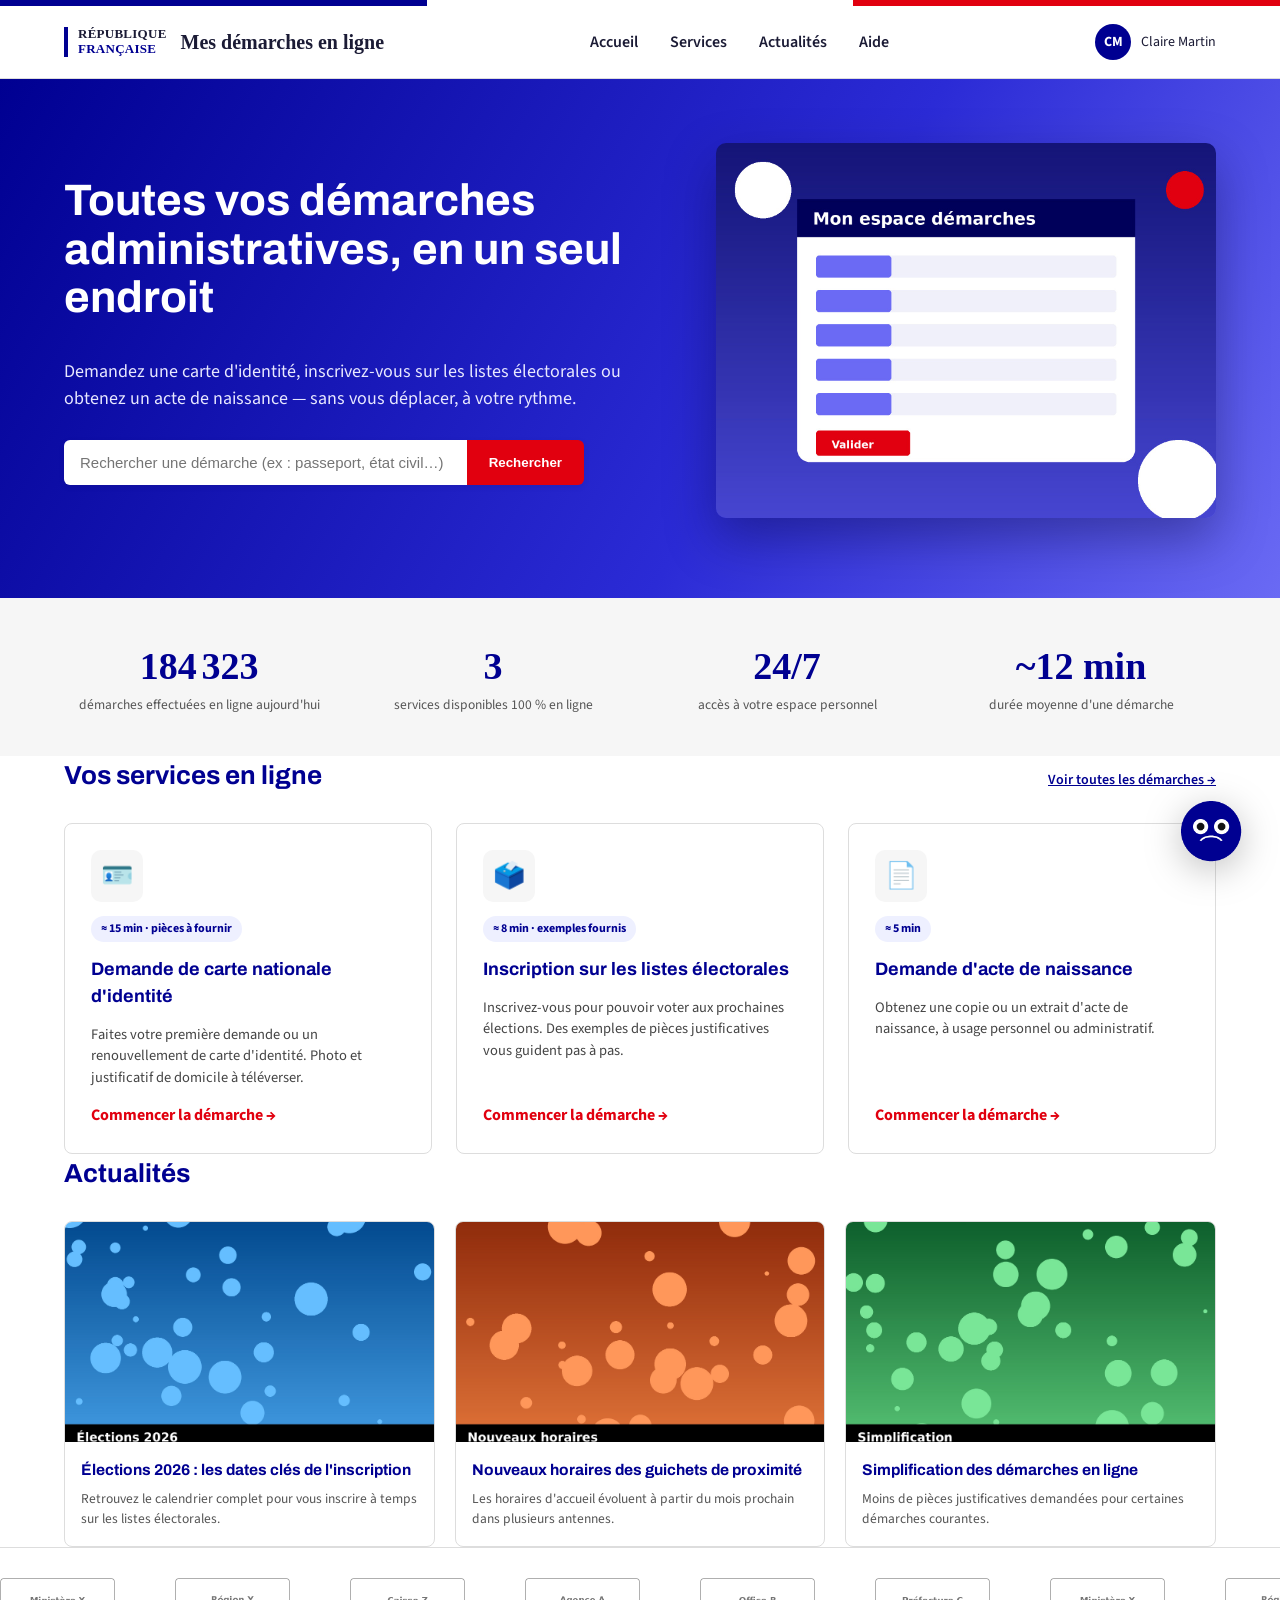
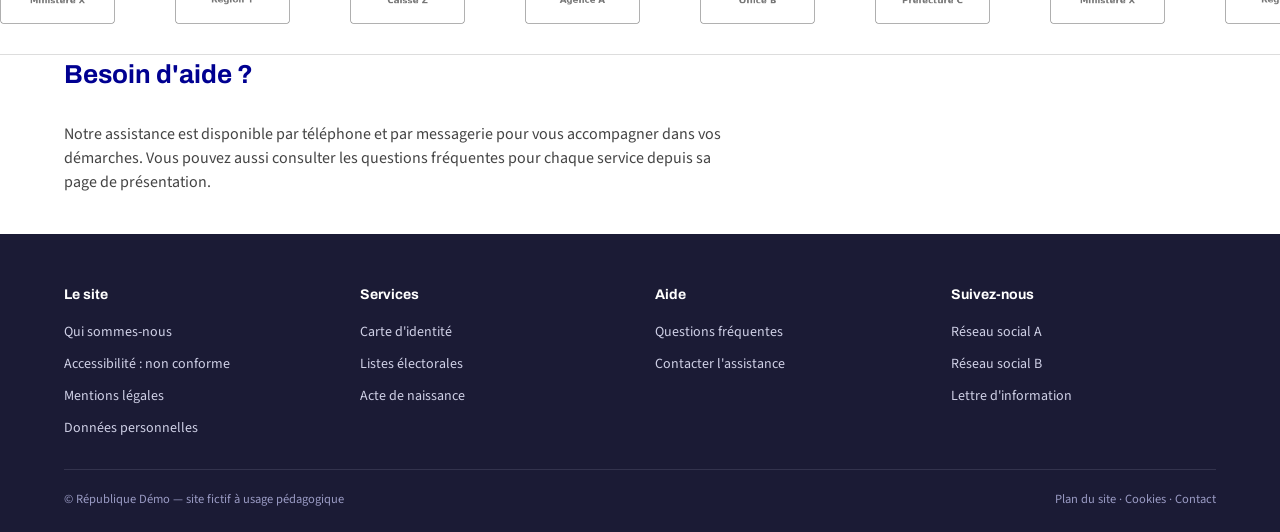
==== index.html @ 4e4df29d "Add files via upload" ====
<!DOCTYPE html>
<html lang="fr">
<head>
<meta charset="UTF-8">
<meta name="viewport" content="width=device-width, initial-scale=1.0">
<title>service-public-demo — Mes démarches en ligne</title>
<meta name="description" content="Portail de démonstration pour effectuer vos démarches administratives en ligne.">
<link rel="stylesheet" href="css/style.css">
</head>
<body>

<div class="bandeau-tricolore"><span></span><span></span><span></span></div>

<header class="site-header">
  <div class="header-inner">
    <a href="index.html" class="bloc-marque">
      <span class="logo-rf">RÉPUBLIQUE<br><strong>FRANÇAISE</strong></span>
      <span class="nom-service">Mes démarches en ligne</span>
    </a>
    <nav class="nav-principale">
      <ul>
        <li><a href="index.html">Accueil</a></li>
        <li><a href="index.html#services">Services</a></li>
        <li><a href="index.html#actualites">Actualités</a></li>
        <li><a href="index.html#aide">Aide</a></li>
      </ul>
    </nav>
    <div class="compte-utilisateur">
      <div class="avatar-utilisateur">CM</div>
      <span>Claire Martin</span>
    </div>
  </div>
</header>

<section class="hero">
  <div class="hero-inner">
    <div>
      <h1>Toutes vos démarches administratives, en un seul endroit</h1>
      <p class="intro">Demandez une carte d'identité, inscrivez-vous sur les listes électorales ou obtenez un acte de naissance — sans vous déplacer, à votre rythme.</p>
      <form class="barre-recherche" onsubmit="return false;">
        <input type="text" placeholder="Rechercher une démarche (ex : passeport, état civil…)" aria-label="Rechercher une démarche">
        <button type="submit">Rechercher</button>
      </form>
    </div>
    <div class="hero-media">
      <img src="img/hero-illustration.jpg" alt="Illustration d'un espace personnel de démarches en ligne" style="width:100%;display:block;">
    </div>
  </div>
</section>

<div class="chiffres-cles">
  <div class="conteneur">
    <div class="chiffres-grid">
      <div>
        <div class="chiffre" data-compteur-live>184 320</div>
        <div class="chiffre-label">démarches effectuées en ligne aujourd'hui</div>
      </div>
      <div>
        <div class="chiffre">3</div>
        <div class="chiffre-label">services disponibles 100 % en ligne</div>
      </div>
      <div>
        <div class="chiffre">24/7</div>
        <div class="chiffre-label">accès à votre espace personnel</div>
      </div>
      <div>
        <div class="chiffre">~12 min</div>
        <div class="chiffre-label">durée moyenne d'une démarche</div>
      </div>
    </div>
  </div>
</div>

<section id="services" class="conteneur">
  <div class="section-titre">
    <h2>Vos services en ligne</h2>
    <a class="lien-tout" href="#">Voir toutes les démarches →</a>
  </div>

  <div class="grille-services">

    <a class="carte-service" href="pages/carte-identite/etape-1.html">
      <div class="pictogramme">🪪</div>
      <span class="badge-duree">≈ 15 min · pièces à fournir</span>
      <h3>Demande de carte nationale d'identité</h3>
      <p>Faites votre première demande ou un renouvellement de carte d'identité. Photo et justificatif de domicile à téléverser.</p>
      <span class="fleche">Commencer la démarche →</span>
    </a>

    <a class="carte-service" href="pages/inscription-electorale/etape-1.html">
      <div class="pictogramme">🗳️</div>
      <span class="badge-duree">≈ 8 min · exemples fournis</span>
      <h3>Inscription sur les listes électorales</h3>
      <p>Inscrivez-vous pour pouvoir voter aux prochaines élections. Des exemples de pièces justificatives vous guident pas à pas.</p>
      <span class="fleche">Commencer la démarche →</span>
    </a>

    <a class="carte-service" href="pages/acte-naissance/etape-1.html">
      <div class="pictogramme">📄</div>
      <span class="badge-duree">≈ 5 min</span>
      <h3>Demande d'acte de naissance</h3>
      <p>Obtenez une copie ou un extrait d'acte de naissance, à usage personnel ou administratif.</p>
      <span class="fleche">Commencer la démarche →</span>
    </a>

  </div>
</section>

<section id="actualites" class="conteneur">
  <div class="section-titre">
    <h2>Actualités</h2>
  </div>
  <div class="bloc-actus">
    <article class="carte-actu">
      <img src="img/actu-1.jpg" alt="">
      <div class="contenu">
        <h4>Élections 2026 : les dates clés de l'inscription</h4>
        <p>Retrouvez le calendrier complet pour vous inscrire à temps sur les listes électorales.</p>
      </div>
    </article>
    <article class="carte-actu">
      <img src="img/actu-2.jpg" alt="">
      <div class="contenu">
        <h4>Nouveaux horaires des guichets de proximité</h4>
        <p>Les horaires d'accueil évoluent à partir du mois prochain dans plusieurs antennes.</p>
      </div>
    </article>
    <article class="carte-actu">
      <img src="img/actu-3.jpg" alt="">
      <div class="contenu">
        <h4>Simplification des démarches en ligne</h4>
        <p>Moins de pièces justificatives demandées pour certaines démarches courantes.</p>
      </div>
    </article>
  </div>
</section>

<div class="bandeau-partenaires">
  <div class="piste-logos">
    <img src="img/logo-1.png" alt="Ministère X"><img src="img/logo-2.png" alt="Région Y">
    <img src="img/logo-3.png" alt="Caisse Z"><img src="img/logo-4.png" alt="Agence A">
    <img src="img/logo-5.png" alt="Office B"><img src="img/logo-6.png" alt="Préfecture C">
    <img src="img/logo-1.png" alt="Ministère X"><img src="img/logo-2.png" alt="Région Y">
    <img src="img/logo-3.png" alt="Caisse Z"><img src="img/logo-4.png" alt="Agence A">
    <img src="img/logo-5.png" alt="Office B"><img src="img/logo-6.png" alt="Préfecture C">
  </div>
</div>

<section id="aide" class="conteneur">
  <div class="section-titre"><h2>Besoin d'aide ?</h2></div>
  <p style="max-width:680px;color:#444;">Notre assistance est disponible par téléphone et par messagerie pour vous accompagner dans vos démarches. Vous pouvez aussi consulter les questions fréquentes pour chaque service depuis sa page de présentation.</p>
</section>

<footer class="site-footer">
  <div class="conteneur">
    <div class="footer-grid">
      <div>
        <h4>Le site</h4>
        <ul>
          <li><a href="#">Qui sommes-nous</a></li>
          <li><a href="#">Accessibilité : non conforme</a></li>
          <li><a href="#">Mentions légales</a></li>
          <li><a href="#">Données personnelles</a></li>
        </ul>
      </div>
      <div>
        <h4>Services</h4>
        <ul>
          <li><a href="pages/carte-identite/etape-1.html">Carte d'identité</a></li>
          <li><a href="pages/inscription-electorale/etape-1.html">Listes électorales</a></li>
          <li><a href="pages/acte-naissance/etape-1.html">Acte de naissance</a></li>
        </ul>
      </div>
      <div>
        <h4>Aide</h4>
        <ul>
          <li><a href="#">Questions fréquentes</a></li>
          <li><a href="#">Contacter l'assistance</a></li>
        </ul>
      </div>
      <div>
        <h4>Suivez-nous</h4>
        <ul>
          <li><a href="#">Réseau social A</a></li>
          <li><a href="#">Réseau social B</a></li>
          <li><a href="#">Lettre d'information</a></li>
        </ul>
      </div>
    </div>
    <div class="footer-bas">
      <span>© République Démo — site fictif à usage pédagogique</span>
      <span>Plan du site · Cookies · Contact</span>
    </div>
  </div>
</footer>

<img src="img/mascotte.png" class="mascotte-flottante" alt="" aria-hidden="true">

<script src="js/main.js"></script>
</body>
</html>
---- css/style.css ----
/* =========================================================
   service-public-demo — feuille de style commune
   NOTE PEDAGOGIQUE : ce fichier contient volontairement
   des pratiques non optimisées (cf. fichier ECOCONCEPTION.md)
   ========================================================= */

@import url('https://fonts.googleapis.com/css2?family=Archivo+Expanded:wght@500;600;700;800&family=Archivo:wght@400;500;600;700&family=Source+Sans+3:wght@300;400;500;600;700&family=Caveat:wght@500;600&display=swap');

:root{
  --bleu-france: #000091;
  --bleu-clair: #6a6af4;
  --rouge-marianne: #e1000f;
  --noir: #1b1b35;
  --gris-fond: #f6f6f6;
  --gris-bordure: #ddd;
  --blanc: #fff;
  --ombre: 0 2px 6px rgba(0,0,18,.08);
  --radius: 4px;
}

*{box-sizing:border-box;}
html{scroll-behavior:smooth;}
body{
  margin:0;
  font-family:'Source Sans 3', Arial, sans-serif;
  color:var(--noir);
  background:var(--blanc);
  line-height:1.5;
  font-size:16px;
}

h1,h2,h3,h4{
  font-family:'Archivo Expanded','Archivo',Arial,sans-serif;
  font-weight:700;
  color:var(--bleu-france);
  margin-top:0;
}

a{color:var(--bleu-france);}
img{max-width:100%;}

/* Bandeau tricolore signature */
.bandeau-tricolore{
  height:6px;
  display:flex;
}
.bandeau-tricolore span{flex:1;}
.bandeau-tricolore span:nth-child(1){background:var(--bleu-france);}
.bandeau-tricolore span:nth-child(2){background:#fff;}
.bandeau-tricolore span:nth-child(3){background:var(--rouge-marianne);}

/* Header */
header.site-header{
  border-bottom:1px solid var(--gris-bordure);
  background:#fff;
}
.header-inner{
  max-width:1200px;
  margin:0 auto;
  padding:18px 24px;
  display:flex;
  align-items:center;
  justify-content:space-between;
  flex-wrap:wrap;
  gap:16px;
}
.bloc-marque{
  display:flex;
  align-items:center;
  gap:14px;
  text-decoration:none;
  color:var(--noir);
}
.bloc-marque .logo-rf{
  font-family:'Archivo Expanded';
  font-weight:800;
  font-size:13px;
  line-height:1.15;
  letter-spacing:.02em;
  border-left:4px solid var(--bleu-france);
  padding-left:10px;
}
.bloc-marque .logo-rf strong{display:block; color:var(--bleu-france);}
.nom-service{
  font-family:'Archivo Expanded';
  font-weight:700;
  font-size:20px;
}
nav.nav-principale ul{
  list-style:none;
  display:flex;
  gap:28px;
  margin:0;
  padding:0;
  font-weight:600;
}
nav.nav-principale a{
  text-decoration:none;
  color:var(--noir);
  padding:6px 2px;
  border-bottom:2px solid transparent;
}
nav.nav-principale a:hover, nav.nav-principale a:focus{
  border-bottom:2px solid var(--bleu-france);
}
.compte-utilisateur{
  display:flex;
  align-items:center;
  gap:10px;
  font-size:14px;
}
.avatar-utilisateur{
  width:36px;height:36px;border-radius:50%;
  background:var(--bleu-france);color:#fff;
  display:flex;align-items:center;justify-content:center;
  font-weight:700;
}

/* Conteneur générique */
.conteneur{
  max-width:1200px;
  margin:0 auto;
  padding:0 24px;
}

/* Hero */
.hero{
  background:linear-gradient(120deg, var(--bleu-france), #2b2bd6 60%, var(--bleu-clair));
  color:#fff;
  padding:64px 0 80px;
  position:relative;
  overflow:hidden;
}
.hero-inner{
  max-width:1200px;margin:0 auto;padding:0 24px;
  display:grid;grid-template-columns:1.1fr .9fr;gap:40px;align-items:center;
}
.hero h1{color:#fff;font-size:clamp(28px,4vw,44px);line-height:1.1;}
.hero p.intro{font-size:18px;max-width:560px;color:#e8e8ff;}
.hero .deco-blobs{position:absolute;inset:0;pointer-events:none;z-index:0;opacity:.5;}
.hero-media{
  position:relative;z-index:1;
  border-radius:10px;overflow:hidden;
  box-shadow:0 20px 50px rgba(0,0,40,.35);
}

/* Bandeau de recherche / raccourcis */
.barre-recherche{
  margin-top:28px;
  display:flex;
  max-width:520px;
  box-shadow:var(--ombre);
  border-radius:6px;
  overflow:hidden;
}
.barre-recherche input{
  flex:1;border:none;padding:14px 16px;font-size:15px;
}
.barre-recherche button{
  border:none;background:var(--rouge-marianne);color:#fff;
  padding:0 22px;font-weight:700;cursor:pointer;
}

/* Sections génériques */
section{padding:56px 0;}
.section-titre{
  display:flex;align-items:baseline;justify-content:space-between;
  margin-bottom:28px;flex-wrap:wrap;gap:10px;
}
.section-titre h2{font-size:26px;margin:0;}
.section-titre .lien-tout{font-weight:600;font-size:14px;}

/* Grille de services */
.grille-services{
  display:grid;
  grid-template-columns:repeat(auto-fit, minmax(280px,1fr));
  gap:24px;
}
.carte-service{
  background:#fff;
  border:1px solid var(--gris-bordure);
  border-radius:8px;
  padding:26px;
  display:flex;
  flex-direction:column;
  gap:14px;
  text-decoration:none;
  color:var(--noir);
  transition:transform .35s ease, box-shadow .35s ease;
  position:relative;
}
.carte-service:hover{
  transform:translateY(-6px) scale(1.012);
  box-shadow:0 18px 40px rgba(0,0,60,.12);
}
.carte-service .pictogramme{
  width:52px;height:52px;border-radius:10px;
  background:var(--gris-fond);
  display:flex;align-items:center;justify-content:center;
  font-size:26px;
}
.carte-service h3{font-size:18px;margin:0;}
.carte-service p{margin:0;color:#444;font-size:14.5px;}
.carte-service .badge-duree{
  align-self:flex-start;
  background:#eef0ff;color:var(--bleu-france);
  font-size:12px;font-weight:700;
  padding:4px 10px;border-radius:20px;
}
.carte-service .fleche{
  margin-top:auto;font-weight:700;color:var(--rouge-marianne);
}

/* Bloc actualités décoratif (lourd, non recadré) */
.bloc-actus{
  display:grid;grid-template-columns:repeat(3,1fr);gap:20px;
}
.carte-actu{border-radius:8px;overflow:hidden;border:1px solid var(--gris-bordure);background:#fff;}
.carte-actu img{display:block;width:100%;height:220px;object-fit:cover;}
.carte-actu .contenu{padding:16px;}
.carte-actu h4{font-size:15.5px;margin:0 0 8px;}
.carte-actu p{font-size:13.5px;color:#555;margin:0;}

/* Bandeau chiffres clés animés (décoratif) */
.chiffres-cles{
  background:var(--gris-fond);
  padding:40px 0;
}
.chiffres-grid{
  display:grid;grid-template-columns:repeat(4,1fr);gap:24px;text-align:center;
}
.chiffre{font-family:'Archivo Expanded';font-size:38px;font-weight:800;color:var(--bleu-france);}
.chiffre-label{font-size:13.5px;color:#555;}

/* Carrousel partenaires (autoplay, décoratif) */
.bandeau-partenaires{
  overflow:hidden;
  padding:30px 0;
  border-top:1px solid var(--gris-bordure);
  border-bottom:1px solid var(--gris-bordure);
}
.piste-logos{
  display:flex;gap:60px;
  width:max-content;
  animation:defilement 22s linear infinite;
}
.piste-logos img{height:46px;width:auto;filter:grayscale(100%);opacity:.7;}
@keyframes defilement{
  from{transform:translateX(0);}
  to{transform:translateX(-50%);}
}

/* Footer */
footer.site-footer{
  background:#1b1b35;
  color:#cfd0e6;
  padding:50px 0 24px;
  margin-top:40px;
}
.footer-grid{
  display:grid;grid-template-columns:repeat(4,1fr);gap:30px;
  margin-bottom:30px;
}
.footer-grid h4{color:#fff;font-size:14px;margin-bottom:14px;}
.footer-grid ul{list-style:none;padding:0;margin:0;display:flex;flex-direction:column;gap:8px;}
.footer-grid a{color:#cfd0e6;text-decoration:none;font-size:14px;}
.footer-grid a:hover{color:#fff;text-decoration:underline;}
.footer-bas{
  border-top:1px solid #33334d;
  padding-top:20px;font-size:12.5px;color:#9a9bc4;
  display:flex;justify-content:space-between;flex-wrap:wrap;gap:10px;
}

/* =================== FORMULAIRES / PARCOURS =================== */
.fil-ariane{
  font-size:13px;color:#555;margin:18px 0;
}
.fil-ariane a{color:#555;text-decoration:none;}
.fil-ariane a:hover{text-decoration:underline;}

.entete-service{
  background:var(--gris-fond);
  padding:36px 0 28px;
  border-bottom:1px solid var(--gris-bordure);
}
.entete-service h1{font-size:30px;margin-bottom:8px;}
.entete-service .meta{display:flex;gap:18px;font-size:13.5px;color:#555;flex-wrap:wrap;}

.zone-formulaire{
  max-width:760px;
  margin:0 auto;
  padding:40px 24px 80px;
}

/* Stepper */
.stepper{
  display:flex;justify-content:space-between;
  margin-bottom:40px;
  position:relative;
}
.stepper::before{
  content:"";position:absolute;top:14px;left:0;right:0;height:2px;
  background:var(--gris-bordure);z-index:0;
}
.step{
  flex:1;text-align:center;position:relative;z-index:1;font-size:12.5px;color:#888;
}
.step .rond{
  width:30px;height:30px;border-radius:50%;
  background:#fff;border:2px solid var(--gris-bordure);
  display:flex;align-items:center;justify-content:center;
  margin:0 auto 8px;font-weight:700;color:#888;
}
.step.actif .rond{border-color:var(--bleu-france);color:var(--bleu-france);}
.step.actif{color:var(--bleu-france);font-weight:700;}
.step.fait .rond{background:var(--bleu-france);border-color:var(--bleu-france);color:#fff;}

.carte-etape{
  background:#fff;border:1px solid var(--gris-bordure);border-radius:8px;
  padding:32px;box-shadow:var(--ombre);
}
.carte-etape h2{font-size:22px;margin-bottom:6px;}
.carte-etape .sous-titre{color:#555;margin-bottom:26px;font-size:14.5px;}

.groupe-champ{margin-bottom:22px;}
.groupe-champ label{
  display:block;font-weight:600;margin-bottom:6px;font-size:14.5px;
}
.groupe-champ .aide{font-size:12.5px;color:#666;margin-top:5px;}
.groupe-champ input[type=text],
.groupe-champ input[type=email],
.groupe-champ input[type=tel],
.groupe-champ input[type=date],
.groupe-champ select,
.groupe-champ textarea{
  width:100%;padding:11px 13px;border:1px solid #929292;border-radius:4px;
  font-size:15px;font-family:inherit;
}
.groupe-champ input:focus,.groupe-champ select:focus,.groupe-champ textarea:focus{
  outline:2px solid var(--bleu-clair);outline-offset:1px;
}
.ligne-deux{display:grid;grid-template-columns:1fr 1fr;gap:18px;}

.actions-etape{
  display:flex;justify-content:space-between;margin-top:34px;
  padding-top:22px;border-top:1px solid var(--gris-bordure);
}
.bouton{
  display:inline-flex;align-items:center;gap:8px;
  padding:12px 26px;border-radius:5px;font-weight:700;font-size:15px;
  border:none;cursor:pointer;text-decoration:none;
}
.bouton-primaire{background:var(--bleu-france);color:#fff;}
.bouton-primaire:hover{background:#1212a8;}
.bouton-secondaire{background:#fff;color:var(--bleu-france);border:1px solid var(--bleu-france);}
.bouton-secondaire:hover{background:#eef0ff;}

/* Zone upload */
.zone-upload{
  border:2px dashed #9a9a9a;border-radius:8px;
  padding:36px;text-align:center;background:#fafafa;
  cursor:pointer;transition:border-color .2s;
}
.zone-upload:hover{border-color:var(--bleu-france);}
.zone-upload .icone{font-size:34px;}
.zone-upload .formats{font-size:12px;color:#777;margin-top:10px;}
.liste-fichiers{margin-top:16px;display:flex;flex-direction:column;gap:8px;}
.fichier-item{
  display:flex;align-items:center;gap:10px;
  background:#fff;border:1px solid var(--gris-bordure);
  padding:10px 14px;border-radius:6px;font-size:14px;
}
.fichier-item .miniature{
  width:54px;height:54px;object-fit:cover;border-radius:4px;border:1px solid var(--gris-bordure);
}
.fichier-item .nom{flex:1;}
.fichier-item .supprimer{color:var(--rouge-marianne);cursor:pointer;font-weight:700;border:none;background:none;}

/* Galerie d'exemples (images non optimisées) */
.galerie-exemples{
  display:grid;grid-template-columns:repeat(2,1fr);gap:18px;margin:20px 0 28px;
}
.exemple-carte{border:1px solid var(--gris-bordure);border-radius:8px;overflow:hidden;background:#fff;}
.exemple-carte img{width:100%;display:block;}
.exemple-carte .legende{padding:10px 14px;font-size:13px;color:#444;border-top:1px solid var(--gris-bordure);}
.exemple-carte.valide .legende{color:#1e7d34;font-weight:600;}
.exemple-carte.invalide .legende{color:var(--rouge-marianne);font-weight:600;}

/* Carrousel d'exemples plein format (autoplay) */
.carrousel-exemples{position:relative;margin:20px 0 30px;border-radius:8px;overflow:hidden;border:1px solid var(--gris-bordure);}
.carrousel-piste{display:flex;transition:transform .6s ease;}
.carrousel-piste img{width:100%;flex:0 0 100%;display:block;}
.carrousel-points{display:flex;justify-content:center;gap:8px;padding:12px;background:#fff;}
.carrousel-points span{width:8px;height:8px;border-radius:50%;background:#ccc;}
.carrousel-points span.actif{background:var(--bleu-france);}

.recapitulatif{
  background:var(--gris-fond);border-radius:8px;padding:24px;margin-bottom:24px;
}
.recap-ligne{
  display:flex;justify-content:space-between;padding:10px 0;
  border-bottom:1px solid #e2e2e2;font-size:14.5px;
}
.recap-ligne:last-child{border-bottom:none;}
.recap-ligne .label{color:#555;}
.recap-ligne .valeur{font-weight:600;}

.bandeau-confirmation{
  text-align:center;padding:50px 24px;
}
.bandeau-confirmation .icone-ok{
  width:70px;height:70px;border-radius:50%;background:#1e7d34;color:#fff;
  display:flex;align-items:center;justify-content:center;font-size:34px;margin:0 auto 20px;
}
.numero-dossier{
  display:inline-block;background:var(--gris-fond);padding:10px 22px;border-radius:6px;
  font-family:'Archivo Expanded';font-weight:700;letter-spacing:.05em;margin:14px 0;
}

.bandeau-erreur{
  background:#fdeaea;border:1px solid var(--rouge-marianne);color:#8a0009;
  padding:14px 18px;border-radius:6px;margin-bottom:22px;font-size:14.5px;
}

/* Note flottante mascotte décorative (lourde, inutile) */
.mascotte-flottante{
  position:fixed;bottom:24px;right:24px;
  width:90px;z-index:50;
  animation:flotte 3.4s ease-in-out infinite;
  filter:drop-shadow(0 8px 18px rgba(0,0,0,.25));
}
@keyframes flotte{
  0%,100%{transform:translateY(0);}
  50%{transform:translateY(-14px);}
}

@media (max-width:880px){
  .hero-inner{grid-template-columns:1fr;}
  .bloc-actus{grid-template-columns:1fr;}
  .chiffres-grid{grid-template-columns:repeat(2,1fr);}
  .footer-grid{grid-template-columns:repeat(2,1fr);}
  .ligne-deux{grid-template-columns:1fr;}
  .galerie-exemples{grid-template-columns:1fr;}
  .mascotte-flottante{width:60px;}
}
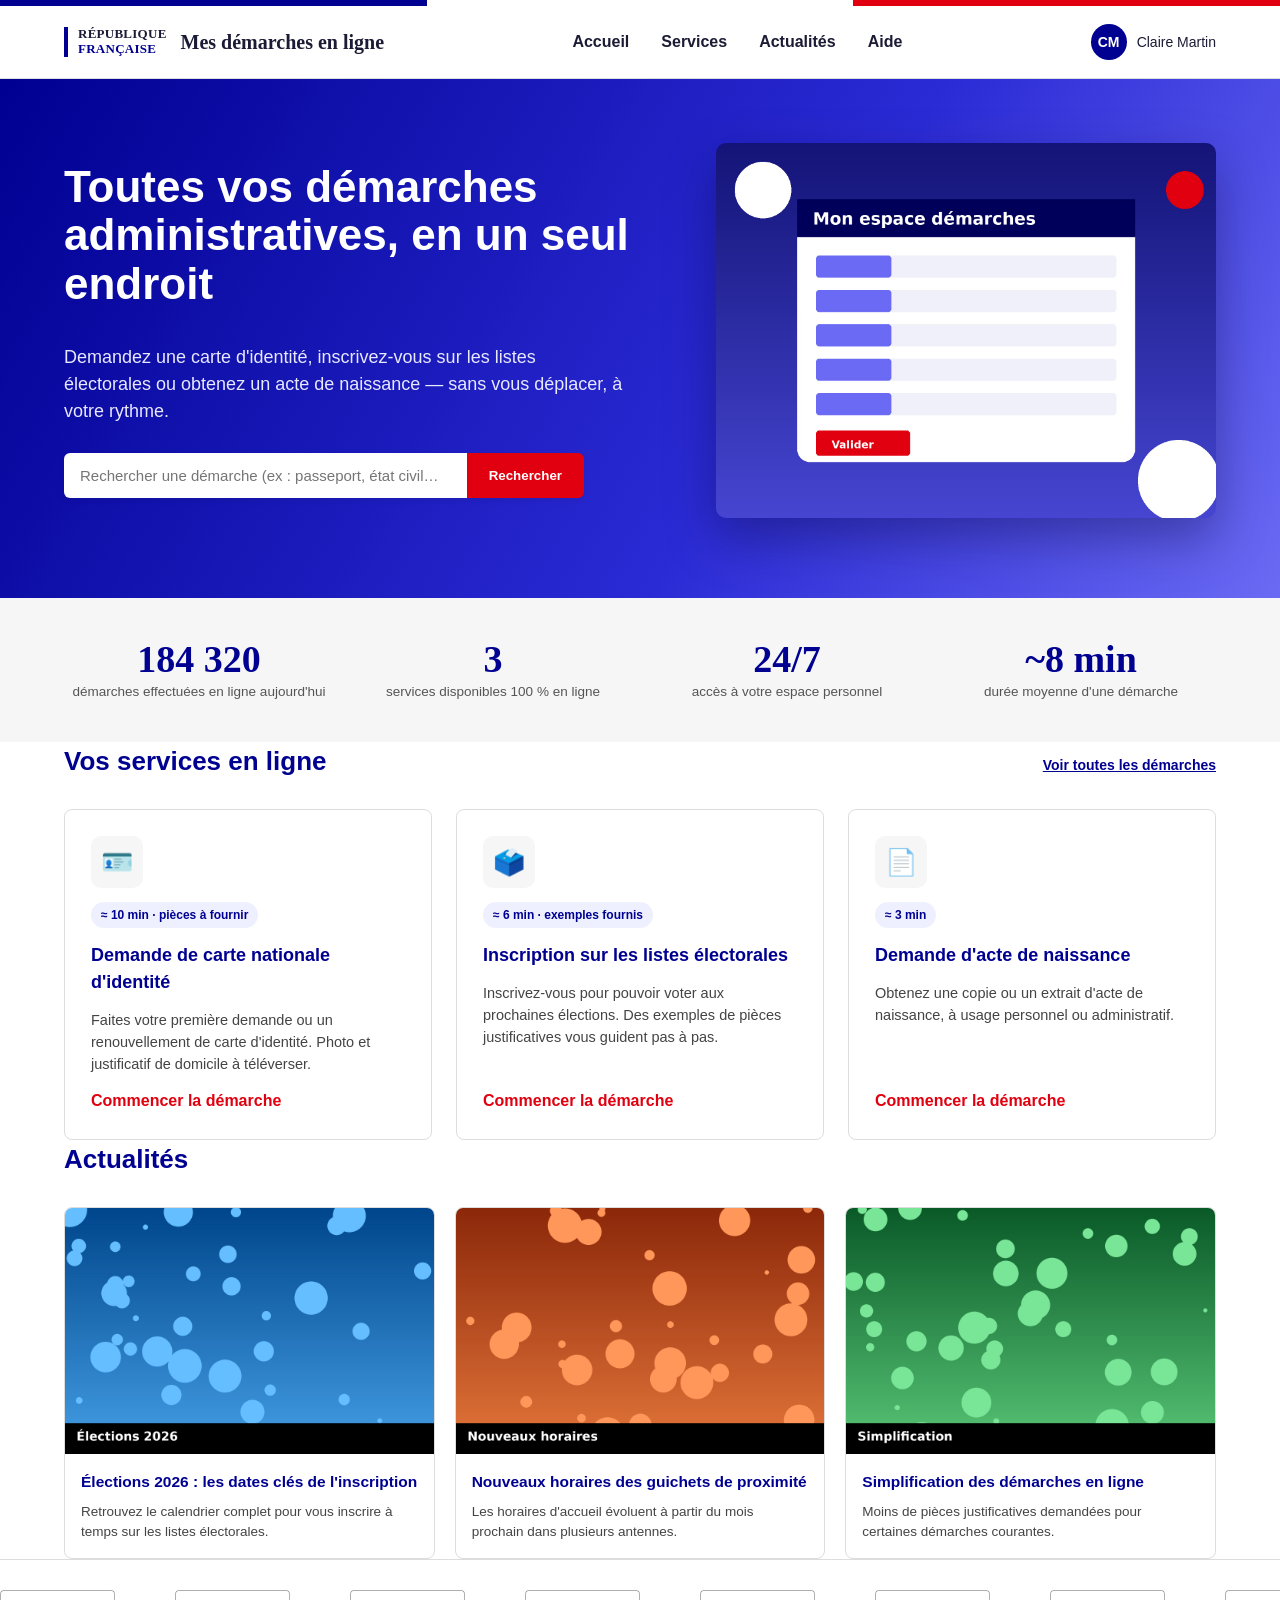
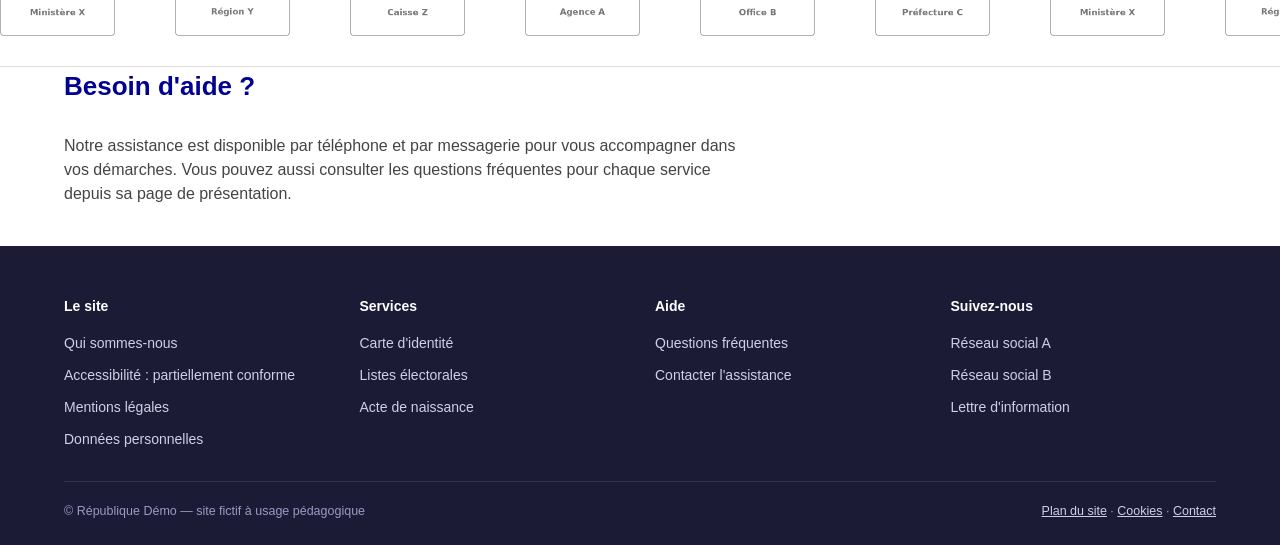
==== commit d5f4f5d4: "modificatione co-conception" ====
--- a/index.html
+++ b/index.html
@@ -3,13 +3,56 @@
 <head>
 <meta charset="UTF-8">
 <meta name="viewport" content="width=device-width, initial-scale=1.0">
-<title>service-public-demo — Mes démarches en ligne</title>
-<meta name="description" content="Portail de démonstration pour effectuer vos démarches administratives en ligne.">
+<meta http-equiv="Content-Security-Policy" content="default-src 'self'; script-src 'self' 'unsafe-inline'; style-src 'self' 'unsafe-inline'; img-src 'self' data:; font-src 'self'; connect-src 'self'; object-src 'none'; base-uri 'self'; form-action 'self'">
+<meta http-equiv="X-Content-Type-Options" content="nosniff">
+<title>Mes démarches en ligne — Carte d'identité, listes électorales, acte de naissance</title>
+<meta name="description" content="Effectuez vos démarches administratives en ligne : demande de carte d'identité, inscription sur les listes électorales et demande d'acte de naissance.">
+<meta name="robots" content="index, follow">
+<link rel="canonical" href="https://charlenehourdin.github.io/servicepublic/">
+<meta property="og:type" content="website">
+<meta property="og:locale" content="fr_FR">
+<meta property="og:site_name" content="Mes démarches en ligne">
+<meta property="og:title" content="Mes démarches en ligne — Démarches administratives">
+<meta property="og:description" content="Carte d'identité, listes électorales et acte de naissance : réalisez vos démarches en ligne.">
+<meta property="og:url" content="https://charlenehourdin.github.io/servicepublic/">
+<meta property="og:image" content="https://charlenehourdin.github.io/servicepublic/img/hero-illustration.jpg">
+<meta name="twitter:card" content="summary_large_image">
+<meta name="twitter:title" content="Mes démarches en ligne">
+<meta name="twitter:description" content="Effectuez vos démarches administratives en ligne.">
+<meta name="twitter:image" content="https://charlenehourdin.github.io/servicepublic/img/hero-illustration.jpg">
+<link rel="preload" href="fonts/source-sans-3-400.woff2" as="font" type="font/woff2" crossorigin>
+<link rel="preload" href="fonts/archivo-expanded.woff2" as="font" type="font/woff2" crossorigin>
 <link rel="stylesheet" href="css/style.css">
+<script type="application/ld+json">
+{
+  "@context": "https://schema.org",
+  "@graph": [
+    {
+      "@type": "WebSite",
+      "name": "Mes démarches en ligne",
+      "url": "https://charlenehourdin.github.io/servicepublic/",
+      "description": "Portail de démonstration pour effectuer des démarches administratives en ligne.",
+      "inLanguage": "fr-FR",
+      "potentialAction": {
+        "@type": "SearchAction",
+        "target": "https://charlenehourdin.github.io/servicepublic/?q={search_term_string}",
+        "query-input": "required name=search_term_string"
+      }
+    },
+    {
+      "@type": "Organization",
+      "name": "République Démo",
+      "url": "https://charlenehourdin.github.io/servicepublic/"
+    }
+  ]
+}
+</script>
 </head>
 <body>
 
-<div class="bandeau-tricolore"><span></span><span></span><span></span></div>
+<a class="skiplink" href="#contenu-principal">Aller au contenu</a>
+
+<div class="bandeau-tricolore" aria-hidden="true"><span></span><span></span><span></span></div>
 
 <header class="site-header">
   <div class="header-inner">
@@ -17,42 +60,45 @@
       <span class="logo-rf">RÉPUBLIQUE<br><strong>FRANÇAISE</strong></span>
       <span class="nom-service">Mes démarches en ligne</span>
     </a>
-    <nav class="nav-principale">
+    <nav class="nav-principale" aria-label="Navigation principale">
       <ul>
-        <li><a href="index.html">Accueil</a></li>
-        <li><a href="index.html#services">Services</a></li>
-        <li><a href="index.html#actualites">Actualités</a></li>
-        <li><a href="index.html#aide">Aide</a></li>
+        <li><a href="index.html" aria-current="page">Accueil</a></li>
+        <li><a href="#services">Services</a></li>
+        <li><a href="#actualites">Actualités</a></li>
+        <li><a href="#aide">Aide</a></li>
       </ul>
     </nav>
-    <div class="compte-utilisateur">
-      <div class="avatar-utilisateur">CM</div>
+    <div class="compte-utilisateur" aria-label="Compte connecté : Claire Martin">
+      <div class="avatar-utilisateur" aria-hidden="true">CM</div>
       <span>Claire Martin</span>
     </div>
   </div>
 </header>
 
-<section class="hero">
+<main id="contenu-principal">
+
+<section class="hero" aria-labelledby="titre-hero">
   <div class="hero-inner">
     <div>
-      <h1>Toutes vos démarches administratives, en un seul endroit</h1>
+      <h1 id="titre-hero">Toutes vos démarches administratives, en un seul endroit</h1>
       <p class="intro">Demandez une carte d'identité, inscrivez-vous sur les listes électorales ou obtenez un acte de naissance — sans vous déplacer, à votre rythme.</p>
-      <form class="barre-recherche" onsubmit="return false;">
-        <input type="text" placeholder="Rechercher une démarche (ex : passeport, état civil…)" aria-label="Rechercher une démarche">
+      <form class="barre-recherche" role="search" action="index.html" method="get" onsubmit="return false;">
+        <label class="visually-hidden" for="recherche-demarche">Rechercher une démarche</label>
+        <input type="search" id="recherche-demarche" name="q" placeholder="Rechercher une démarche (ex : passeport, état civil…)" autocomplete="off">
         <button type="submit">Rechercher</button>
       </form>
     </div>
     <div class="hero-media">
-      <img src="img/hero-illustration.jpg" alt="Illustration d'un espace personnel de démarches en ligne" style="width:100%;display:block;">
-    </div>
-  </div>
-</section>
-
-<div class="chiffres-cles">
+      <img src="img/hero-illustration.jpg" alt="Espace personnel de démarches en ligne sur un écran" width="1600" height="1200" fetchpriority="high">
+    </div>
+  </div>
+</section>
+
+<section class="chiffres-cles" aria-label="Chiffres clés">
   <div class="conteneur">
     <div class="chiffres-grid">
       <div>
-        <div class="chiffre" data-compteur-live>184 320</div>
+        <div class="chiffre">184 320</div>
         <div class="chiffre-label">démarches effectuées en ligne aujourd'hui</div>
       </div>
       <div>
@@ -64,137 +110,145 @@
         <div class="chiffre-label">accès à votre espace personnel</div>
       </div>
       <div>
-        <div class="chiffre">~12 min</div>
+        <div class="chiffre">~8 min</div>
         <div class="chiffre-label">durée moyenne d'une démarche</div>
       </div>
     </div>
   </div>
-</div>
-
-<section id="services" class="conteneur">
+</section>
+
+<section id="services" class="conteneur" aria-labelledby="titre-services">
   <div class="section-titre">
-    <h2>Vos services en ligne</h2>
-    <a class="lien-tout" href="#">Voir toutes les démarches →</a>
-  </div>
-
-  <div class="grille-services">
-
-    <a class="carte-service" href="pages/carte-identite/etape-1.html">
-      <div class="pictogramme">🪪</div>
-      <span class="badge-duree">≈ 15 min · pièces à fournir</span>
-      <h3>Demande de carte nationale d'identité</h3>
-      <p>Faites votre première demande ou un renouvellement de carte d'identité. Photo et justificatif de domicile à téléverser.</p>
-      <span class="fleche">Commencer la démarche →</span>
-    </a>
-
-    <a class="carte-service" href="pages/inscription-electorale/etape-1.html">
-      <div class="pictogramme">🗳️</div>
-      <span class="badge-duree">≈ 8 min · exemples fournis</span>
-      <h3>Inscription sur les listes électorales</h3>
-      <p>Inscrivez-vous pour pouvoir voter aux prochaines élections. Des exemples de pièces justificatives vous guident pas à pas.</p>
-      <span class="fleche">Commencer la démarche →</span>
-    </a>
-
-    <a class="carte-service" href="pages/acte-naissance/etape-1.html">
-      <div class="pictogramme">📄</div>
-      <span class="badge-duree">≈ 5 min</span>
-      <h3>Demande d'acte de naissance</h3>
-      <p>Obtenez une copie ou un extrait d'acte de naissance, à usage personnel ou administratif.</p>
-      <span class="fleche">Commencer la démarche →</span>
-    </a>
-
-  </div>
-</section>
-
-<section id="actualites" class="conteneur">
+    <h2 id="titre-services">Vos services en ligne</h2>
+    <a class="lien-tout" href="#services">Voir toutes les démarches</a>
+  </div>
+
+  <ul class="grille-services">
+    <li>
+      <a class="carte-service" href="pages/carte-identite/etape-1.html">
+        <div class="pictogramme" aria-hidden="true">🪪</div>
+        <span class="badge-duree">≈ 10 min · pièces à fournir</span>
+        <h3>Demande de carte nationale d'identité</h3>
+        <p>Faites votre première demande ou un renouvellement de carte d'identité. Photo et justificatif de domicile à téléverser.</p>
+        <span class="fleche">Commencer la démarche</span>
+      </a>
+    </li>
+    <li>
+      <a class="carte-service" href="pages/inscription-electorale/etape-1.html">
+        <div class="pictogramme" aria-hidden="true">🗳️</div>
+        <span class="badge-duree">≈ 6 min · exemples fournis</span>
+        <h3>Inscription sur les listes électorales</h3>
+        <p>Inscrivez-vous pour pouvoir voter aux prochaines élections. Des exemples de pièces justificatives vous guident pas à pas.</p>
+        <span class="fleche">Commencer la démarche</span>
+      </a>
+    </li>
+    <li>
+      <a class="carte-service" href="pages/acte-naissance/etape-1.html">
+        <div class="pictogramme" aria-hidden="true">📄</div>
+        <span class="badge-duree">≈ 3 min</span>
+        <h3>Demande d'acte de naissance</h3>
+        <p>Obtenez une copie ou un extrait d'acte de naissance, à usage personnel ou administratif.</p>
+        <span class="fleche">Commencer la démarche</span>
+      </a>
+    </li>
+  </ul>
+</section>
+
+<section id="actualites" class="conteneur" aria-labelledby="titre-actualites">
   <div class="section-titre">
-    <h2>Actualités</h2>
+    <h2 id="titre-actualites">Actualités</h2>
   </div>
   <div class="bloc-actus">
     <article class="carte-actu">
-      <img src="img/actu-1.jpg" alt="">
+      <img src="img/actu-1.jpg" alt="Calendrier électoral et urne de vote" width="1920" height="1280" loading="lazy">
       <div class="contenu">
-        <h4>Élections 2026 : les dates clés de l'inscription</h4>
+        <h3>Élections 2026 : les dates clés de l'inscription</h3>
         <p>Retrouvez le calendrier complet pour vous inscrire à temps sur les listes électorales.</p>
       </div>
     </article>
     <article class="carte-actu">
-      <img src="img/actu-2.jpg" alt="">
+      <img src="img/actu-2.jpg" alt="Guichet d'accueil d'une administration" width="1920" height="1280" loading="lazy">
       <div class="contenu">
-        <h4>Nouveaux horaires des guichets de proximité</h4>
+        <h3>Nouveaux horaires des guichets de proximité</h3>
         <p>Les horaires d'accueil évoluent à partir du mois prochain dans plusieurs antennes.</p>
       </div>
     </article>
     <article class="carte-actu">
-      <img src="img/actu-3.jpg" alt="">
+      <img src="img/actu-3.jpg" alt="Personne effectuant une démarche sur un ordinateur" width="1920" height="1280" loading="lazy">
       <div class="contenu">
-        <h4>Simplification des démarches en ligne</h4>
+        <h3>Simplification des démarches en ligne</h3>
         <p>Moins de pièces justificatives demandées pour certaines démarches courantes.</p>
       </div>
     </article>
   </div>
 </section>
 
-<div class="bandeau-partenaires">
+<aside class="bandeau-partenaires" aria-label="Organismes partenaires">
   <div class="piste-logos">
-    <img src="img/logo-1.png" alt="Ministère X"><img src="img/logo-2.png" alt="Région Y">
-    <img src="img/logo-3.png" alt="Caisse Z"><img src="img/logo-4.png" alt="Agence A">
-    <img src="img/logo-5.png" alt="Office B"><img src="img/logo-6.png" alt="Préfecture C">
-    <img src="img/logo-1.png" alt="Ministère X"><img src="img/logo-2.png" alt="Région Y">
-    <img src="img/logo-3.png" alt="Caisse Z"><img src="img/logo-4.png" alt="Agence A">
-    <img src="img/logo-5.png" alt="Office B"><img src="img/logo-6.png" alt="Préfecture C">
-  </div>
-</div>
-
-<section id="aide" class="conteneur">
-  <div class="section-titre"><h2>Besoin d'aide ?</h2></div>
-  <p style="max-width:680px;color:#444;">Notre assistance est disponible par téléphone et par messagerie pour vous accompagner dans vos démarches. Vous pouvez aussi consulter les questions fréquentes pour chaque service depuis sa page de présentation.</p>
-</section>
+    <img src="img/logo-1.png" alt="Ministère X" width="400" height="160" loading="lazy">
+    <img src="img/logo-2.png" alt="Région Y" width="400" height="160" loading="lazy">
+    <img src="img/logo-3.png" alt="Caisse Z" width="400" height="160" loading="lazy">
+    <img src="img/logo-4.png" alt="Agence A" width="400" height="160" loading="lazy">
+    <img src="img/logo-5.png" alt="Office B" width="400" height="160" loading="lazy">
+    <img src="img/logo-6.png" alt="Préfecture C" width="400" height="160" loading="lazy">
+    <img src="img/logo-1.png" alt="" width="400" height="160" loading="lazy" aria-hidden="true">
+    <img src="img/logo-2.png" alt="" width="400" height="160" loading="lazy" aria-hidden="true">
+    <img src="img/logo-3.png" alt="" width="400" height="160" loading="lazy" aria-hidden="true">
+    <img src="img/logo-4.png" alt="" width="400" height="160" loading="lazy" aria-hidden="true">
+    <img src="img/logo-5.png" alt="" width="400" height="160" loading="lazy" aria-hidden="true">
+    <img src="img/logo-6.png" alt="" width="400" height="160" loading="lazy" aria-hidden="true">
+  </div>
+</aside>
+
+<section id="aide" class="conteneur" aria-labelledby="titre-aide">
+  <div class="section-titre"><h2 id="titre-aide">Besoin d'aide ?</h2></div>
+  <p class="texte-aide">Notre assistance est disponible par téléphone et par messagerie pour vous accompagner dans vos démarches. Vous pouvez aussi consulter les questions fréquentes pour chaque service depuis sa page de présentation.</p>
+</section>
+
+</main>
 
 <footer class="site-footer">
   <div class="conteneur">
     <div class="footer-grid">
       <div>
-        <h4>Le site</h4>
-        <ul>
-          <li><a href="#">Qui sommes-nous</a></li>
-          <li><a href="#">Accessibilité : non conforme</a></li>
-          <li><a href="#">Mentions légales</a></li>
-          <li><a href="#">Données personnelles</a></li>
-        </ul>
-      </div>
-      <div>
-        <h4>Services</h4>
+        <h2>Le site</h2>
+        <ul>
+          <li><a href="#aide">Qui sommes-nous</a></li>
+          <li><a href="#aide">Accessibilité : partiellement conforme</a></li>
+          <li><a href="#aide">Mentions légales</a></li>
+          <li><a href="#aide">Données personnelles</a></li>
+        </ul>
+      </div>
+      <nav aria-label="Services dans le pied de page">
+        <h2>Services</h2>
         <ul>
           <li><a href="pages/carte-identite/etape-1.html">Carte d'identité</a></li>
           <li><a href="pages/inscription-electorale/etape-1.html">Listes électorales</a></li>
           <li><a href="pages/acte-naissance/etape-1.html">Acte de naissance</a></li>
         </ul>
-      </div>
-      <div>
-        <h4>Aide</h4>
-        <ul>
-          <li><a href="#">Questions fréquentes</a></li>
-          <li><a href="#">Contacter l'assistance</a></li>
-        </ul>
-      </div>
-      <div>
-        <h4>Suivez-nous</h4>
-        <ul>
-          <li><a href="#">Réseau social A</a></li>
-          <li><a href="#">Réseau social B</a></li>
-          <li><a href="#">Lettre d'information</a></li>
+      </nav>
+      <div>
+        <h2>Aide</h2>
+        <ul>
+          <li><a href="#aide">Questions fréquentes</a></li>
+          <li><a href="#aide">Contacter l'assistance</a></li>
+        </ul>
+      </div>
+      <div>
+        <h2>Suivez-nous</h2>
+        <ul>
+          <li><a href="#aide">Réseau social A</a></li>
+          <li><a href="#aide">Réseau social B</a></li>
+          <li><a href="#aide">Lettre d'information</a></li>
         </ul>
       </div>
     </div>
     <div class="footer-bas">
       <span>© République Démo — site fictif à usage pédagogique</span>
-      <span>Plan du site · Cookies · Contact</span>
+      <span><a href="#contenu-principal">Plan du site</a> · <a href="#aide">Cookies</a> · <a href="#aide">Contact</a></span>
     </div>
   </div>
 </footer>
-
-<img src="img/mascotte.png" class="mascotte-flottante" alt="" aria-hidden="true">
 
 <script src="js/main.js"></script>
 </body>
--- a/css/style.css
+++ b/css/style.css
@@ -1,10 +1,43 @@
 /* =========================================================
    service-public-demo — feuille de style commune
-   NOTE PEDAGOGIQUE : ce fichier contient volontairement
-   des pratiques non optimisées (cf. fichier ECOCONCEPTION.md)
+   Polices utilisées uniquement, hébergées en local (woff2)
    ========================================================= */
 
-@import url('https://fonts.googleapis.com/css2?family=Archivo+Expanded:wght@500;600;700;800&family=Archivo:wght@400;500;600;700&family=Source+Sans+3:wght@300;400;500;600;700&family=Caveat:wght@500;600&display=swap');
+@font-face{
+  font-family:'Source Sans 3';
+  src:url('../fonts/source-sans-3-400.woff2') format('woff2');
+  font-weight:400;
+  font-style:normal;
+  font-display:swap;
+}
+@font-face{
+  font-family:'Source Sans 3';
+  src:url('../fonts/source-sans-3-600.woff2') format('woff2');
+  font-weight:600;
+  font-style:normal;
+  font-display:swap;
+}
+@font-face{
+  font-family:'Source Sans 3';
+  src:url('../fonts/source-sans-3-700.woff2') format('woff2');
+  font-weight:700;
+  font-style:normal;
+  font-display:swap;
+}
+@font-face{
+  font-family:'Archivo Expanded';
+  src:url('../fonts/archivo-expanded.woff2') format('woff2');
+  font-weight:700;
+  font-style:normal;
+  font-display:swap;
+}
+@font-face{
+  font-family:'Archivo Expanded';
+  src:url('../fonts/archivo-expanded.woff2') format('woff2');
+  font-weight:800;
+  font-style:normal;
+  font-display:swap;
+}
 
 :root{
   --bleu-france: #000091;
@@ -20,6 +53,36 @@
 
 *{box-sizing:border-box;}
 html{scroll-behavior:smooth;}
+.visually-hidden{
+  position:absolute!important;
+  width:1px;height:1px;
+  padding:0;margin:-1px;
+  overflow:hidden;clip:rect(0,0,0,0);
+  white-space:nowrap;border:0;
+}
+.skiplink{
+  position:absolute;
+  left:16px;top:-100px;
+  z-index:1000;
+  background:var(--blanc);
+  color:var(--bleu-france);
+  padding:12px 18px;
+  font-weight:700;
+  text-decoration:none;
+  border:2px solid var(--bleu-france);
+  border-radius:4px;
+}
+.skiplink:focus{
+  top:16px;
+}
+:focus-visible{
+  outline:3px solid var(--bleu-clair);
+  outline-offset:2px;
+}
+a:focus:not(:focus-visible),
+button:focus:not(:focus-visible){
+  outline:none;
+}
 body{
   margin:0;
   font-family:'Source Sans 3', Arial, sans-serif;
@@ -30,14 +93,18 @@
 }
 
 h1,h2,h3,h4{
-  font-family:'Archivo Expanded','Archivo',Arial,sans-serif;
+  font-family:'Archivo Expanded',Arial,sans-serif;
   font-weight:700;
   color:var(--bleu-france);
   margin-top:0;
 }
 
 a{color:var(--bleu-france);}
-img{max-width:100%;}
+img{
+  max-width:100%;
+  height:auto;
+  vertical-align:middle;
+}
 
 /* Bandeau tricolore signature */
 .bandeau-tricolore{
@@ -142,6 +209,15 @@
   position:relative;z-index:1;
   border-radius:10px;overflow:hidden;
   box-shadow:0 20px 50px rgba(0,0,40,.35);
+  aspect-ratio:4 / 3;
+  background:rgba(0,0,40,.15);
+}
+.hero-media img{
+  width:100%;
+  height:100%;
+  display:block;
+  object-fit:cover;
+  aspect-ratio:4 / 3;
 }
 
 /* Bandeau de recherche / raccourcis */
@@ -175,7 +251,12 @@
   display:grid;
   grid-template-columns:repeat(auto-fit, minmax(280px,1fr));
   gap:24px;
-}
+  list-style:none;
+  margin:0;
+  padding:0;
+}
+.grille-services > li{display:flex;}
+.grille-services > li > .carte-service{flex:1;}
 .carte-service{
   background:#fff;
   border:1px solid var(--gris-bordure);
@@ -216,10 +297,17 @@
   display:grid;grid-template-columns:repeat(3,1fr);gap:20px;
 }
 .carte-actu{border-radius:8px;overflow:hidden;border:1px solid var(--gris-bordure);background:#fff;}
-.carte-actu img{display:block;width:100%;height:220px;object-fit:cover;}
+.carte-actu img{
+  display:block;width:100%;height:auto;
+  aspect-ratio:3 / 2;object-fit:cover;
+  background:var(--gris-fond);
+}
 .carte-actu .contenu{padding:16px;}
+.carte-actu h3{font-size:15.5px;margin:0 0 8px;}
 .carte-actu h4{font-size:15.5px;margin:0 0 8px;}
-.carte-actu p{font-size:13.5px;color:#555;margin:0;}
+.carte-actu p{font-size:13.5px;color:#444;margin:0;}
+
+.texte-aide{max-width:680px;color:#444;}
 
 /* Bandeau chiffres clés animés (décoratif) */
 .chiffres-cles{
@@ -229,7 +317,12 @@
 .chiffres-grid{
   display:grid;grid-template-columns:repeat(4,1fr);gap:24px;text-align:center;
 }
-.chiffre{font-family:'Archivo Expanded';font-size:38px;font-weight:800;color:var(--bleu-france);}
+.chiffre{
+  font-family:'Archivo Expanded';font-size:38px;font-weight:800;color:var(--bleu-france);
+  font-variant-numeric:tabular-nums;
+  min-height:1.15em;
+  line-height:1.15;
+}
 .chiffre-label{font-size:13.5px;color:#555;}
 
 /* Carrousel partenaires (autoplay, décoratif) */
@@ -244,7 +337,12 @@
   width:max-content;
   animation:defilement 22s linear infinite;
 }
-.piste-logos img{height:46px;width:auto;filter:grayscale(100%);opacity:.7;}
+.piste-logos img{
+  width:115px;height:46px;
+  object-fit:contain;
+  flex-shrink:0;
+  filter:grayscale(100%);opacity:.7;
+}
 @keyframes defilement{
   from{transform:translateX(0);}
   to{transform:translateX(-50%);}
@@ -261,14 +359,36 @@
   display:grid;grid-template-columns:repeat(4,1fr);gap:30px;
   margin-bottom:30px;
 }
-.footer-grid h4{color:#fff;font-size:14px;margin-bottom:14px;}
+.footer-grid h2,.footer-grid h4{color:#fff;font-size:14px;margin-bottom:14px;}
 .footer-grid ul{list-style:none;padding:0;margin:0;display:flex;flex-direction:column;gap:8px;}
 .footer-grid a{color:#cfd0e6;text-decoration:none;font-size:14px;}
-.footer-grid a:hover{color:#fff;text-decoration:underline;}
+.footer-grid a:hover,.footer-grid a:focus{color:#fff;text-decoration:underline;}
 .footer-bas{
   border-top:1px solid #33334d;
   padding-top:20px;font-size:12.5px;color:#9a9bc4;
   display:flex;justify-content:space-between;flex-wrap:wrap;gap:10px;
+}
+.footer-bas a{color:#cfd0e6;}
+.footer-bas a:hover,.footer-bas a:focus{color:#fff;}
+
+.zone-upload:focus-visible{
+  border-color:var(--bleu-france);
+  outline:3px solid var(--bleu-clair);
+  outline-offset:2px;
+}
+
+.stepper[role="list"]{list-style:none;padding:0;margin:0 0 40px;}
+
+@media (prefers-reduced-motion: reduce){
+  html{scroll-behavior:auto;}
+  *,*::before,*::after{
+    animation-duration:0.01ms!important;
+    animation-iteration-count:1!important;
+    transition-duration:0.01ms!important;
+  }
+  .piste-logos{animation:none;flex-wrap:wrap;width:auto;justify-content:center;}
+  .mascotte-flottante{animation:none;}
+  .carte-service:hover{transform:none;}
 }
 
 /* =================== FORMULAIRES / PARCOURS =================== */
@@ -297,6 +417,8 @@
   display:flex;justify-content:space-between;
   margin-bottom:40px;
   position:relative;
+  list-style:none;
+  padding:0;
 }
 .stepper::before{
   content:"";position:absolute;top:14px;left:0;right:0;height:2px;
@@ -364,6 +486,26 @@
 .zone-upload:hover{border-color:var(--bleu-france);}
 .zone-upload .icone{font-size:34px;}
 .zone-upload .formats{font-size:12px;color:#777;margin-top:10px;}
+.info-poids{
+  margin-top:12px;font-size:14px;color:#333;font-weight:600;
+}
+.alerte-upload{
+  margin-top:12px;padding:12px 14px;border-radius:6px;
+  background:#fdeaea;border:1px solid var(--rouge-marianne);color:#8a0009;
+  font-size:14px;
+}
+.progress-wrap{
+  margin:18px 0 8px;
+}
+.progress-label{font-size:13.5px;margin-bottom:8px;color:#444;}
+.progress-track{
+  height:10px;background:#e8e8ef;border-radius:999px;overflow:hidden;
+}
+.progress-bar{
+  height:100%;width:0%;
+  background:var(--bleu-france);
+  transition:width .12s linear;
+}
 .liste-fichiers{margin-top:16px;display:flex;flex-direction:column;gap:8px;}
 .fichier-item{
   display:flex;align-items:center;gap:10px;
@@ -381,19 +523,44 @@
   display:grid;grid-template-columns:repeat(2,1fr);gap:18px;margin:20px 0 28px;
 }
 .exemple-carte{border:1px solid var(--gris-bordure);border-radius:8px;overflow:hidden;background:#fff;}
-.exemple-carte img{width:100%;display:block;}
+.exemple-carte img{
+  width:100%;height:auto;display:block;
+  aspect-ratio:14 / 9;object-fit:cover;
+  background:var(--gris-fond);
+}
 .exemple-carte .legende{padding:10px 14px;font-size:13px;color:#444;border-top:1px solid var(--gris-bordure);}
 .exemple-carte.valide .legende{color:#1e7d34;font-weight:600;}
 .exemple-carte.invalide .legende{color:var(--rouge-marianne);font-weight:600;}
 
 /* Carrousel d'exemples plein format (autoplay) */
-.carrousel-exemples{position:relative;margin:20px 0 30px;border-radius:8px;overflow:hidden;border:1px solid var(--gris-bordure);}
-.carrousel-piste{display:flex;transition:transform .6s ease;}
-.carrousel-piste img{width:100%;flex:0 0 100%;display:block;}
+.carrousel-exemples{
+  position:relative;margin:20px 0 30px;border-radius:8px;overflow:hidden;
+  border:1px solid var(--gris-bordure);
+  background:#fff;
+}
+.carrousel-piste{
+  display:flex;transition:transform .6s ease;
+  aspect-ratio:14 / 9;
+  background:var(--gris-fond);
+}
+.carrousel-piste img{
+  width:100%;flex:0 0 100%;display:block;
+  height:100%;object-fit:cover;aspect-ratio:14 / 9;
+}
 .carrousel-points{display:flex;justify-content:center;gap:8px;padding:12px;background:#fff;}
 .carrousel-points span{width:8px;height:8px;border-radius:50%;background:#ccc;}
 .carrousel-points span.actif{background:var(--bleu-france);}
 
+.groupe-champ label input[type=checkbox]{
+  width:auto;margin-right:8px;
+}
+.sous-titre-h3{font-size:16px;margin:24px 0 12px;}
+.actions-confirmation{margin-top:20px;}
+
+/* Écrans multi-étapes */
+.ecran-etape{display:none;}
+.ecran-etape.actif{display:block;}
+
 .recapitulatif{
   background:var(--gris-fond);border-radius:8px;padding:24px;margin-bottom:24px;
 }
@@ -425,9 +592,11 @@
 /* Note flottante mascotte décorative (lourde, inutile) */
 .mascotte-flottante{
   position:fixed;bottom:24px;right:24px;
-  width:90px;z-index:50;
+  width:90px;height:90px;
+  z-index:50;
   animation:flotte 3.4s ease-in-out infinite;
   filter:drop-shadow(0 8px 18px rgba(0,0,0,.25));
+  contain:layout paint;
 }
 @keyframes flotte{
   0%,100%{transform:translateY(0);}
@@ -441,5 +610,5 @@
   .footer-grid{grid-template-columns:repeat(2,1fr);}
   .ligne-deux{grid-template-columns:1fr;}
   .galerie-exemples{grid-template-columns:1fr;}
-  .mascotte-flottante{width:60px;}
-}
+  .mascotte-flottante{width:60px;height:60px;}
+}
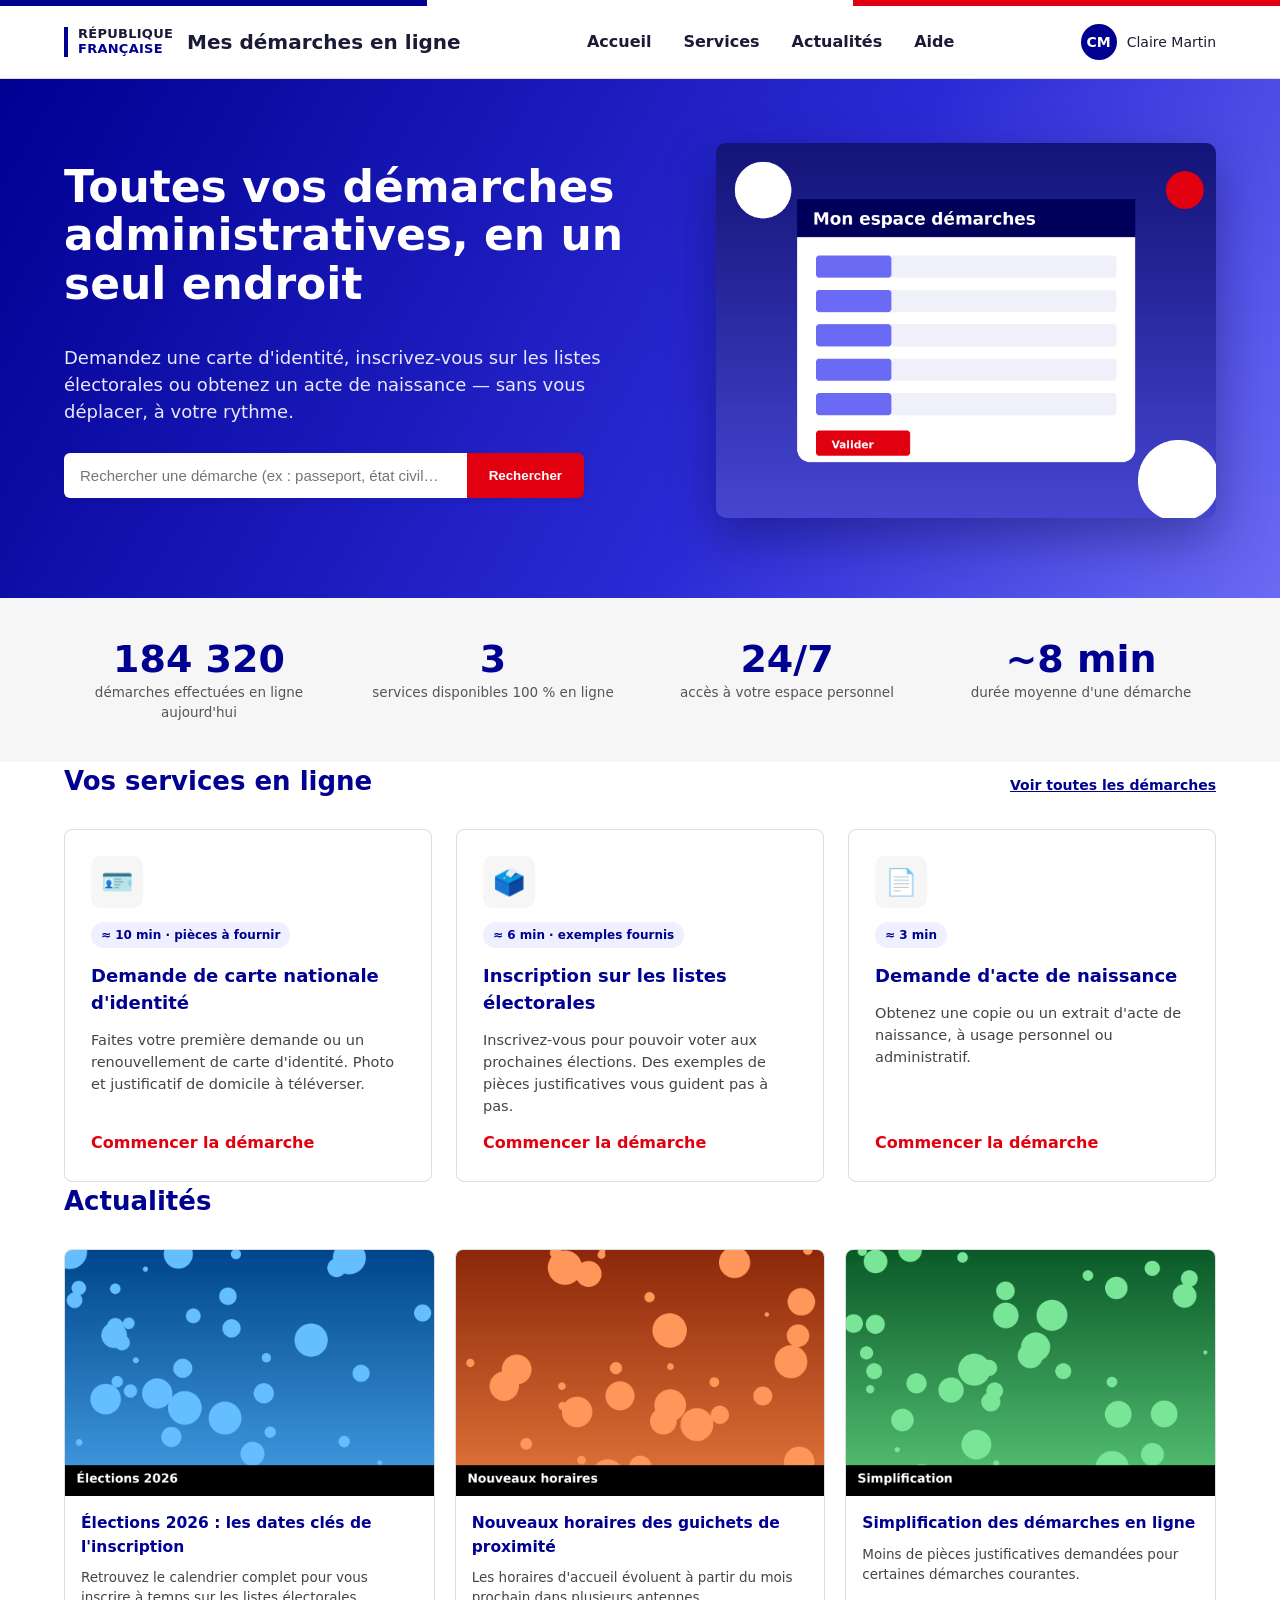
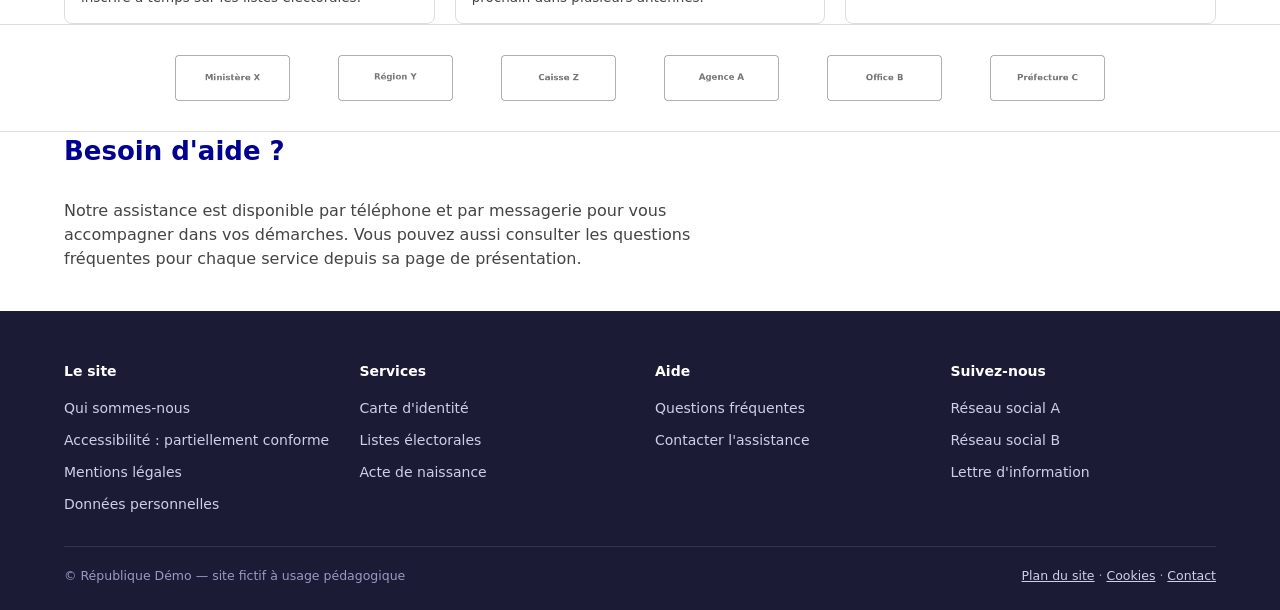
==== commit 6ed80197: "modification page d'accueil" ====
--- a/index.html
+++ b/index.html
@@ -20,9 +20,8 @@
 <meta name="twitter:title" content="Mes démarches en ligne">
 <meta name="twitter:description" content="Effectuez vos démarches administratives en ligne.">
 <meta name="twitter:image" content="https://charlenehourdin.github.io/servicepublic/img/hero-illustration.jpg">
-<link rel="preload" href="fonts/source-sans-3-400.woff2" as="font" type="font/woff2" crossorigin>
-<link rel="preload" href="fonts/archivo-expanded.woff2" as="font" type="font/woff2" crossorigin>
-<link rel="stylesheet" href="css/style.css">
+<link rel="stylesheet" href="css/style.min.css">
+<link rel="stylesheet" href="css/print.min.css" media="print">
 <script type="application/ld+json">
 {
   "@context": "https://schema.org",
@@ -191,12 +190,6 @@
     <img src="img/logo-4.png" alt="Agence A" width="400" height="160" loading="lazy">
     <img src="img/logo-5.png" alt="Office B" width="400" height="160" loading="lazy">
     <img src="img/logo-6.png" alt="Préfecture C" width="400" height="160" loading="lazy">
-    <img src="img/logo-1.png" alt="" width="400" height="160" loading="lazy" aria-hidden="true">
-    <img src="img/logo-2.png" alt="" width="400" height="160" loading="lazy" aria-hidden="true">
-    <img src="img/logo-3.png" alt="" width="400" height="160" loading="lazy" aria-hidden="true">
-    <img src="img/logo-4.png" alt="" width="400" height="160" loading="lazy" aria-hidden="true">
-    <img src="img/logo-5.png" alt="" width="400" height="160" loading="lazy" aria-hidden="true">
-    <img src="img/logo-6.png" alt="" width="400" height="160" loading="lazy" aria-hidden="true">
   </div>
 </aside>
 
@@ -250,6 +243,6 @@
   </div>
 </footer>
 
-<script src="js/main.js"></script>
+<script src="js/main.min.js"></script>
 </body>
 </html>
--- a/css/style.min.css
+++ b/css/style.min.css
@@ -0,0 +1 @@
+:root{--bleu-france:#000091;--bleu-clair:#6a6af4;--rouge-marianne:#e1000f;--noir:#1b1b35;--gris-fond:#f6f6f6;--gris-bordure:#ddd;--blanc:#fff;--ombre:0 2px 6px rgba(0,0,18,.08);--radius:4px}*{box-sizing:border-box}html{scroll-behavior:smooth}.visually-hidden{position:absolute!important;width:1px;height:1px;padding:0;margin:-1px;overflow:hidden;clip:rect(0,0,0,0);white-space:nowrap;border:0}.skiplink{position:absolute;left:16px;top:-100px;z-index:1000;background:var(--blanc);color:var(--bleu-france);padding:12px 18px;font-weight:700;text-decoration:none;border:2px solid var(--bleu-france);border-radius:4px}.skiplink:focus{top:16px}:focus-visible{outline:3px solid var(--bleu-clair);outline-offset:2px}a:focus:not(:focus-visible),button:focus:not(:focus-visible){outline:none}body{margin:0;font-family:system-ui,sans-serif;color:var(--noir);background:var(--blanc);line-height:1.5;font-size:16px}h1,h2,h3,h4{font-family:system-ui,sans-serif;font-weight:700;color:var(--bleu-france);margin-top:0}a{color:var(--bleu-france)}img{max-width:100%;height:auto;vertical-align:middle}.bandeau-tricolore{height:6px;display:flex}.bandeau-tricolore span{flex:1}.bandeau-tricolore span:nth-child(1){background:var(--bleu-france)}.bandeau-tricolore span:nth-child(2){background:#fff}.bandeau-tricolore span:nth-child(3){background:var(--rouge-marianne)}header.site-header{border-bottom:1px solid var(--gris-bordure);background:#fff}.header-inner{max-width:1200px;margin:0 auto;padding:18px 24px;display:flex;align-items:center;justify-content:space-between;flex-wrap:wrap;gap:16px}.bloc-marque{display:flex;align-items:center;gap:14px;text-decoration:none;color:var(--noir)}.bloc-marque .logo-rf{font-family:system-ui,sans-serif;font-weight:800;font-size:13px;line-height:1.15;letter-spacing:.02em;border-left:4px solid var(--bleu-france);padding-left:10px}.bloc-marque .logo-rf strong{display:block;color:var(--bleu-france)}.nom-service{font-family:system-ui,sans-serif;font-weight:700;font-size:20px}nav.nav-principale ul{list-style:none;display:flex;gap:28px;margin:0;padding:0;font-weight:600}nav.nav-principale a{text-decoration:none;color:var(--noir);padding:6px 2px;border-bottom:2px solid transparent}nav.nav-principale a:hover,nav.nav-principale a:focus{border-bottom:2px solid var(--bleu-france)}.compte-utilisateur{display:flex;align-items:center;gap:10px;font-size:14px}.avatar-utilisateur{width:36px;height:36px;border-radius:50%;background:var(--bleu-france);color:#fff;display:flex;align-items:center;justify-content:center;font-weight:700}.conteneur{max-width:1200px;margin:0 auto;padding:0 24px}.hero{background:linear-gradient(120deg,var(--bleu-france),#2b2bd6 60%,var(--bleu-clair));color:#fff;padding:64px 0 80px;position:relative;overflow:hidden}.hero-inner{max-width:1200px;margin:0 auto;padding:0 24px;display:grid;grid-template-columns:1.1fr .9fr;gap:40px;align-items:center}.hero h1{color:#fff;font-size:clamp(28px,4vw,44px);line-height:1.1}.hero p.intro{font-size:18px;max-width:560px;color:#e8e8ff}.hero .deco-blobs{position:absolute;inset:0;pointer-events:none;z-index:0;opacity:.5}.hero-media{position:relative;z-index:1;border-radius:10px;overflow:hidden;box-shadow:0 20px 50px rgba(0,0,40,.35);aspect-ratio:4 / 3;background:rgba(0,0,40,.15)}.hero-media img{width:100%;height:100%;display:block;object-fit:cover;aspect-ratio:4 / 3}.barre-recherche{margin-top:28px;display:flex;max-width:520px;box-shadow:var(--ombre);border-radius:6px;overflow:hidden}.barre-recherche input{flex:1;border:none;padding:14px 16px;font-size:15px}.barre-recherche button{border:none;background:var(--rouge-marianne);color:#fff;padding:0 22px;font-weight:700;cursor:pointer}section{padding:56px 0}.section-titre{display:flex;align-items:baseline;justify-content:space-between;margin-bottom:28px;flex-wrap:wrap;gap:10px}.section-titre h2{font-size:26px;margin:0}.section-titre .lien-tout{font-weight:600;font-size:14px}.grille-services{display:grid;grid-template-columns:repeat(auto-fit,minmax(280px,1fr));gap:24px;list-style:none;margin:0;padding:0}.grille-services>li{display:flex}.grille-services>li>.carte-service{flex:1}.carte-service{background:#fff;border:1px solid var(--gris-bordure);border-radius:8px;padding:26px;display:flex;flex-direction:column;gap:14px;text-decoration:none;color:var(--noir);transition:transform .35s ease,box-shadow .35s ease;position:relative}.carte-service:hover{transform:translateY(-6px) scale(1.012);box-shadow:0 18px 40px rgba(0,0,60,.12)}.carte-service .pictogramme{width:52px;height:52px;border-radius:10px;background:var(--gris-fond);display:flex;align-items:center;justify-content:center;font-size:26px}.carte-service h3{font-size:18px;margin:0}.carte-service p{margin:0;color:#444;font-size:14.5px}.carte-service .badge-duree{align-self:flex-start;background:#eef0ff;color:var(--bleu-france);font-size:12px;font-weight:700;padding:4px 10px;border-radius:20px}.carte-service .fleche{margin-top:auto;font-weight:700;color:var(--rouge-marianne)}.bloc-actus{display:grid;grid-template-columns:repeat(3,1fr);gap:20px}.carte-actu{border-radius:8px;overflow:hidden;border:1px solid var(--gris-bordure);background:#fff}.carte-actu img{display:block;width:100%;height:auto;aspect-ratio:3 / 2;object-fit:cover;background:var(--gris-fond)}.carte-actu .contenu{padding:16px}.carte-actu h3{font-size:15.5px;margin:0 0 8px}.carte-actu h4{font-size:15.5px;margin:0 0 8px}.carte-actu p{font-size:13.5px;color:#444;margin:0}.texte-aide{max-width:680px;color:#444}.chiffres-cles{background:var(--gris-fond);padding:40px 0}.chiffres-grid{display:grid;grid-template-columns:repeat(4,1fr);gap:24px;text-align:center}.chiffre{font-family:system-ui,sans-serif;font-size:38px;font-weight:800;color:var(--bleu-france);font-variant-numeric:tabular-nums;min-height:1.15em;line-height:1.15}.chiffre-label{font-size:13.5px;color:#555}.bandeau-partenaires{overflow:hidden;padding:30px 0;border-top:1px solid var(--gris-bordure);border-bottom:1px solid var(--gris-bordure)}.piste-logos{display:flex;gap:48px;flex-wrap:wrap;justify-content:center;width:100%}.piste-logos img{width:115px;height:46px;object-fit:contain;flex-shrink:0;filter:grayscale(100%);opacity:.7}footer.site-footer{background:#1b1b35;color:#cfd0e6;padding:50px 0 24px;margin-top:40px}.footer-grid{display:grid;grid-template-columns:repeat(4,1fr);gap:30px;margin-bottom:30px}.footer-grid h2,.footer-grid h4{color:#fff;font-size:14px;margin-bottom:14px}.footer-grid ul{list-style:none;padding:0;margin:0;display:flex;flex-direction:column;gap:8px}.footer-grid a{color:#cfd0e6;text-decoration:none;font-size:14px}.footer-grid a:hover,.footer-grid a:focus{color:#fff;text-decoration:underline}.footer-bas{border-top:1px solid #33334d;padding-top:20px;font-size:12.5px;color:#9a9bc4;display:flex;justify-content:space-between;flex-wrap:wrap;gap:10px}.footer-bas a{color:#cfd0e6}.footer-bas a:hover,.footer-bas a:focus{color:#fff}.zone-upload:focus-visible{border-color:var(--bleu-france);outline:3px solid var(--bleu-clair);outline-offset:2px}.stepper[role="list"]{list-style:none;padding:0;margin:0 0 40px}@media (prefers-reduced-motion:reduce){html{scroll-behavior:auto}*,*::before,*::after{animation-duration:0.01ms!important;animation-iteration-count:1!important;transition-duration:0.01ms!important}.carte-service:hover{transform:none}}.fil-ariane{font-size:13px;color:#555;margin:18px 0}.fil-ariane a{color:#555;text-decoration:none}.fil-ariane a:hover{text-decoration:underline}.entete-service{background:var(--gris-fond);padding:36px 0 28px;border-bottom:1px solid var(--gris-bordure)}.entete-service h1{font-size:30px;margin-bottom:8px}.entete-service .meta{display:flex;gap:18px;font-size:13.5px;color:#555;flex-wrap:wrap}.zone-formulaire{max-width:760px;margin:0 auto;padding:40px 24px 80px}.stepper{display:flex;justify-content:space-between;margin-bottom:40px;position:relative;list-style:none;padding:0}.stepper::before{content:"";position:absolute;top:14px;left:0;right:0;height:2px;background:var(--gris-bordure);z-index:0}.step{flex:1;text-align:center;position:relative;z-index:1;font-size:12.5px;color:#888}.step .rond{width:30px;height:30px;border-radius:50%;background:#fff;border:2px solid var(--gris-bordure);display:flex;align-items:center;justify-content:center;margin:0 auto 8px;font-weight:700;color:#888}.step.actif .rond{border-color:var(--bleu-france);color:var(--bleu-france)}.step.actif{color:var(--bleu-france);font-weight:700}.step.fait .rond{background:var(--bleu-france);border-color:var(--bleu-france);color:#fff}.carte-etape{background:#fff;border:1px solid var(--gris-bordure);border-radius:8px;padding:32px;box-shadow:var(--ombre)}.carte-etape h2{font-size:22px;margin-bottom:6px}.carte-etape .sous-titre{color:#555;margin-bottom:26px;font-size:14.5px}.groupe-champ{margin-bottom:22px}.groupe-champ label{display:block;font-weight:600;margin-bottom:6px;font-size:14.5px}.groupe-champ .aide{font-size:12.5px;color:#666;margin-top:5px}.groupe-champ input[type=text],.groupe-champ input[type=email],.groupe-champ input[type=tel],.groupe-champ input[type=date],.groupe-champ select,.groupe-champ textarea{width:100%;padding:11px 13px;border:1px solid #929292;border-radius:4px;font-size:15px;font-family:inherit}.groupe-champ input:focus,.groupe-champ select:focus,.groupe-champ textarea:focus{outline:2px solid var(--bleu-clair);outline-offset:1px}.ligne-deux{display:grid;grid-template-columns:1fr 1fr;gap:18px}.actions-etape{display:flex;justify-content:space-between;margin-top:34px;padding-top:22px;border-top:1px solid var(--gris-bordure)}.bouton{display:inline-flex;align-items:center;gap:8px;padding:12px 26px;border-radius:5px;font-weight:700;font-size:15px;border:none;cursor:pointer;text-decoration:none}.bouton-primaire{background:var(--bleu-france);color:#fff}.bouton-primaire:hover{background:#1212a8}.bouton-secondaire{background:#fff;color:var(--bleu-france);border:1px solid var(--bleu-france)}.bouton-secondaire:hover{background:#eef0ff}.zone-upload{border:2px dashed #9a9a9a;border-radius:8px;padding:36px;text-align:center;background:#fafafa;cursor:pointer;transition:border-color .2s}.zone-upload:hover{border-color:var(--bleu-france)}.zone-upload .icone{font-size:34px}.zone-upload .formats{font-size:12px;color:#777;margin-top:10px}.info-poids{margin-top:12px;font-size:14px;color:#333;font-weight:600}.alerte-upload{margin-top:12px;padding:12px 14px;border-radius:6px;background:#fdeaea;border:1px solid var(--rouge-marianne);color:#8a0009;font-size:14px}.progress-wrap{margin:18px 0 8px}.progress-label{font-size:13.5px;margin-bottom:8px;color:#444}.progress-track{height:10px;background:#e8e8ef;border-radius:999px;overflow:hidden}.progress-bar{height:100%;width:0%;background:var(--bleu-france);transition:width .12s linear}.liste-fichiers{margin-top:16px;display:flex;flex-direction:column;gap:8px}.fichier-item{display:flex;align-items:center;gap:10px;background:#fff;border:1px solid var(--gris-bordure);padding:10px 14px;border-radius:6px;font-size:14px}.fichier-item .miniature{width:54px;height:54px;object-fit:cover;border-radius:4px;border:1px solid var(--gris-bordure)}.fichier-item .nom{flex:1}.fichier-item .supprimer{color:var(--rouge-marianne);cursor:pointer;font-weight:700;border:none;background:none}.galerie-exemples{display:grid;grid-template-columns:repeat(2,1fr);gap:18px;margin:20px 0 28px}.exemple-carte{border:1px solid var(--gris-bordure);border-radius:8px;overflow:hidden;background:#fff}.exemple-carte img{width:100%;height:auto;display:block;aspect-ratio:14 / 9;object-fit:cover;background:var(--gris-fond)}.exemple-carte .legende{padding:10px 14px;font-size:13px;color:#444;border-top:1px solid var(--gris-bordure)}.exemple-carte.valide .legende{color:#1e7d34;font-weight:600}.exemple-carte.invalide .legende{color:var(--rouge-marianne);font-weight:600}.groupe-champ label input[type=checkbox]{width:auto;margin-right:8px}.sous-titre-h3{font-size:16px;margin:24px 0 12px}.actions-confirmation{margin-top:20px}.ecran-etape{display:none}.ecran-etape.actif{display:block}.recapitulatif{background:var(--gris-fond);border-radius:8px;padding:24px;margin-bottom:24px}.recap-ligne{display:flex;justify-content:space-between;padding:10px 0;border-bottom:1px solid #e2e2e2;font-size:14.5px}.recap-ligne:last-child{border-bottom:none}.recap-ligne .label{color:#555}.recap-ligne .valeur{font-weight:600}.bandeau-confirmation{text-align:center;padding:50px 24px}.bandeau-confirmation .icone-ok{width:70px;height:70px;border-radius:50%;background:#1e7d34;color:#fff;display:flex;align-items:center;justify-content:center;font-size:34px;margin:0 auto 20px}.numero-dossier{display:inline-block;background:var(--gris-fond);padding:10px 22px;border-radius:6px;font-family:system-ui,sans-serif;font-weight:700;letter-spacing:.05em;margin:14px 0}.bandeau-erreur{background:#fdeaea;border:1px solid var(--rouge-marianne);color:#8a0009;padding:14px 18px;border-radius:6px;margin-bottom:22px;font-size:14.5px}50%{transform:translateY(-14px)}}@media (max-width:880px){.hero-inner{grid-template-columns:1fr}.bloc-actus{grid-template-columns:1fr}.chiffres-grid{grid-template-columns:repeat(2,1fr)}.footer-grid{grid-template-columns:repeat(2,1fr)}.ligne-deux{grid-template-columns:1fr}.galerie-exemples{grid-template-columns:1fr}}
--- a/css/print.min.css
+++ b/css/print.min.css
@@ -0,0 +1 @@
+.skiplink,.bandeau-partenaires,.mascotte-flottante,.site-footer,.compte-utilisateur,nav.nav-principale{display:none!important}body{background:#fff;color:#000;font-size:12pt}a{color:#000;text-decoration:underline}.hero{background:none!important;color:#000!important;padding:0}.hero h1,.hero p.intro{color:#000!important}.carte-etape,.carte-service,.carte-actu{box-shadow:none;border:1px solid #999}.bouton{border:1px solid #000}
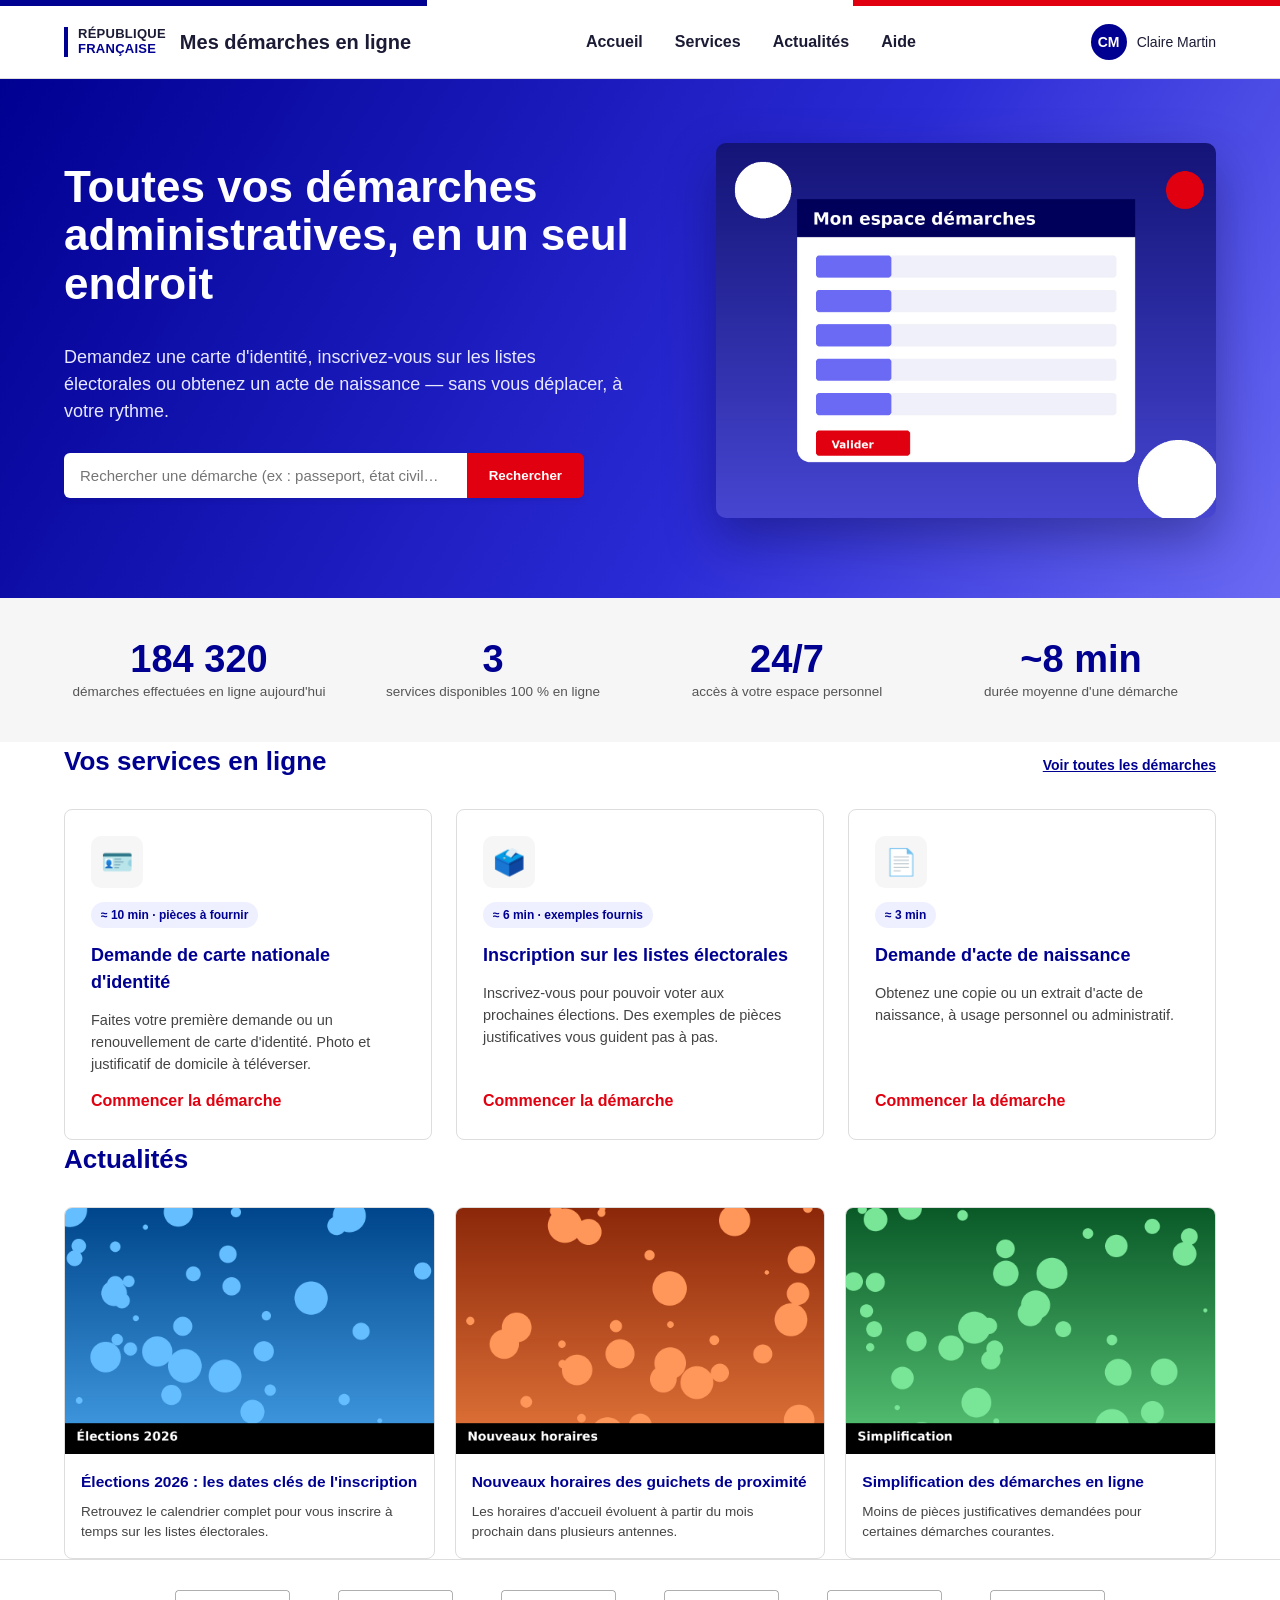
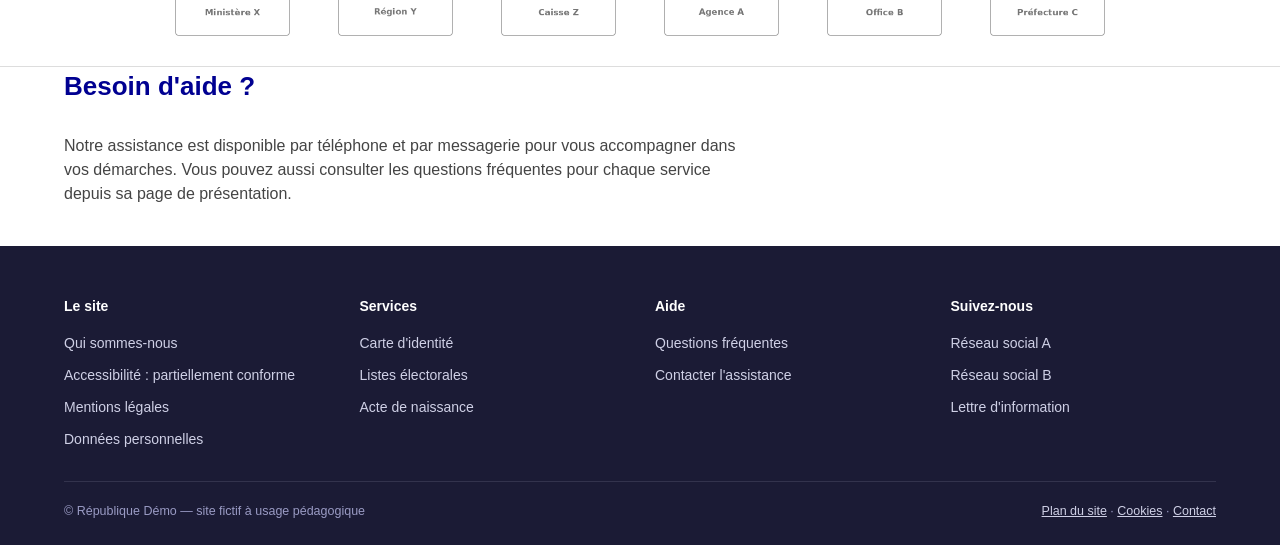
==== commit f2eddade: "modification formulaire" ====
--- a/index.html
+++ b/index.html
@@ -5,6 +5,8 @@
 <meta name="viewport" content="width=device-width, initial-scale=1.0">
 <meta http-equiv="Content-Security-Policy" content="default-src 'self'; script-src 'self' 'unsafe-inline'; style-src 'self' 'unsafe-inline'; img-src 'self' data:; font-src 'self'; connect-src 'self'; object-src 'none'; base-uri 'self'; form-action 'self'">
 <meta http-equiv="X-Content-Type-Options" content="nosniff">
+<link rel="icon" href="favicon.svg" type="image/svg+xml">
+<link rel="icon" href="favicon.ico" sizes="any">
 <title>Mes démarches en ligne — Carte d'identité, listes électorales, acte de naissance</title>
 <meta name="description" content="Effectuez vos démarches administratives en ligne : demande de carte d'identité, inscription sur les listes électorales et demande d'acte de naissance.">
 <meta name="robots" content="index, follow">
@@ -21,7 +23,6 @@
 <meta name="twitter:description" content="Effectuez vos démarches administratives en ligne.">
 <meta name="twitter:image" content="https://charlenehourdin.github.io/servicepublic/img/hero-illustration.jpg">
 <link rel="stylesheet" href="css/style.min.css">
-<link rel="stylesheet" href="css/print.min.css" media="print">
 <script type="application/ld+json">
 {
   "@context": "https://schema.org",
--- a/css/style.min.css
+++ b/css/style.min.css
@@ -1 +1 @@
-:root{--bleu-france:#000091;--bleu-clair:#6a6af4;--rouge-marianne:#e1000f;--noir:#1b1b35;--gris-fond:#f6f6f6;--gris-bordure:#ddd;--blanc:#fff;--ombre:0 2px 6px rgba(0,0,18,.08);--radius:4px}*{box-sizing:border-box}html{scroll-behavior:smooth}.visually-hidden{position:absolute!important;width:1px;height:1px;padding:0;margin:-1px;overflow:hidden;clip:rect(0,0,0,0);white-space:nowrap;border:0}.skiplink{position:absolute;left:16px;top:-100px;z-index:1000;background:var(--blanc);color:var(--bleu-france);padding:12px 18px;font-weight:700;text-decoration:none;border:2px solid var(--bleu-france);border-radius:4px}.skiplink:focus{top:16px}:focus-visible{outline:3px solid var(--bleu-clair);outline-offset:2px}a:focus:not(:focus-visible),button:focus:not(:focus-visible){outline:none}body{margin:0;font-family:system-ui,sans-serif;color:var(--noir);background:var(--blanc);line-height:1.5;font-size:16px}h1,h2,h3,h4{font-family:system-ui,sans-serif;font-weight:700;color:var(--bleu-france);margin-top:0}a{color:var(--bleu-france)}img{max-width:100%;height:auto;vertical-align:middle}.bandeau-tricolore{height:6px;display:flex}.bandeau-tricolore span{flex:1}.bandeau-tricolore span:nth-child(1){background:var(--bleu-france)}.bandeau-tricolore span:nth-child(2){background:#fff}.bandeau-tricolore span:nth-child(3){background:var(--rouge-marianne)}header.site-header{border-bottom:1px solid var(--gris-bordure);background:#fff}.header-inner{max-width:1200px;margin:0 auto;padding:18px 24px;display:flex;align-items:center;justify-content:space-between;flex-wrap:wrap;gap:16px}.bloc-marque{display:flex;align-items:center;gap:14px;text-decoration:none;color:var(--noir)}.bloc-marque .logo-rf{font-family:system-ui,sans-serif;font-weight:800;font-size:13px;line-height:1.15;letter-spacing:.02em;border-left:4px solid var(--bleu-france);padding-left:10px}.bloc-marque .logo-rf strong{display:block;color:var(--bleu-france)}.nom-service{font-family:system-ui,sans-serif;font-weight:700;font-size:20px}nav.nav-principale ul{list-style:none;display:flex;gap:28px;margin:0;padding:0;font-weight:600}nav.nav-principale a{text-decoration:none;color:var(--noir);padding:6px 2px;border-bottom:2px solid transparent}nav.nav-principale a:hover,nav.nav-principale a:focus{border-bottom:2px solid var(--bleu-france)}.compte-utilisateur{display:flex;align-items:center;gap:10px;font-size:14px}.avatar-utilisateur{width:36px;height:36px;border-radius:50%;background:var(--bleu-france);color:#fff;display:flex;align-items:center;justify-content:center;font-weight:700}.conteneur{max-width:1200px;margin:0 auto;padding:0 24px}.hero{background:linear-gradient(120deg,var(--bleu-france),#2b2bd6 60%,var(--bleu-clair));color:#fff;padding:64px 0 80px;position:relative;overflow:hidden}.hero-inner{max-width:1200px;margin:0 auto;padding:0 24px;display:grid;grid-template-columns:1.1fr .9fr;gap:40px;align-items:center}.hero h1{color:#fff;font-size:clamp(28px,4vw,44px);line-height:1.1}.hero p.intro{font-size:18px;max-width:560px;color:#e8e8ff}.hero .deco-blobs{position:absolute;inset:0;pointer-events:none;z-index:0;opacity:.5}.hero-media{position:relative;z-index:1;border-radius:10px;overflow:hidden;box-shadow:0 20px 50px rgba(0,0,40,.35);aspect-ratio:4 / 3;background:rgba(0,0,40,.15)}.hero-media img{width:100%;height:100%;display:block;object-fit:cover;aspect-ratio:4 / 3}.barre-recherche{margin-top:28px;display:flex;max-width:520px;box-shadow:var(--ombre);border-radius:6px;overflow:hidden}.barre-recherche input{flex:1;border:none;padding:14px 16px;font-size:15px}.barre-recherche button{border:none;background:var(--rouge-marianne);color:#fff;padding:0 22px;font-weight:700;cursor:pointer}section{padding:56px 0}.section-titre{display:flex;align-items:baseline;justify-content:space-between;margin-bottom:28px;flex-wrap:wrap;gap:10px}.section-titre h2{font-size:26px;margin:0}.section-titre .lien-tout{font-weight:600;font-size:14px}.grille-services{display:grid;grid-template-columns:repeat(auto-fit,minmax(280px,1fr));gap:24px;list-style:none;margin:0;padding:0}.grille-services>li{display:flex}.grille-services>li>.carte-service{flex:1}.carte-service{background:#fff;border:1px solid var(--gris-bordure);border-radius:8px;padding:26px;display:flex;flex-direction:column;gap:14px;text-decoration:none;color:var(--noir);transition:transform .35s ease,box-shadow .35s ease;position:relative}.carte-service:hover{transform:translateY(-6px) scale(1.012);box-shadow:0 18px 40px rgba(0,0,60,.12)}.carte-service .pictogramme{width:52px;height:52px;border-radius:10px;background:var(--gris-fond);display:flex;align-items:center;justify-content:center;font-size:26px}.carte-service h3{font-size:18px;margin:0}.carte-service p{margin:0;color:#444;font-size:14.5px}.carte-service .badge-duree{align-self:flex-start;background:#eef0ff;color:var(--bleu-france);font-size:12px;font-weight:700;padding:4px 10px;border-radius:20px}.carte-service .fleche{margin-top:auto;font-weight:700;color:var(--rouge-marianne)}.bloc-actus{display:grid;grid-template-columns:repeat(3,1fr);gap:20px}.carte-actu{border-radius:8px;overflow:hidden;border:1px solid var(--gris-bordure);background:#fff}.carte-actu img{display:block;width:100%;height:auto;aspect-ratio:3 / 2;object-fit:cover;background:var(--gris-fond)}.carte-actu .contenu{padding:16px}.carte-actu h3{font-size:15.5px;margin:0 0 8px}.carte-actu h4{font-size:15.5px;margin:0 0 8px}.carte-actu p{font-size:13.5px;color:#444;margin:0}.texte-aide{max-width:680px;color:#444}.chiffres-cles{background:var(--gris-fond);padding:40px 0}.chiffres-grid{display:grid;grid-template-columns:repeat(4,1fr);gap:24px;text-align:center}.chiffre{font-family:system-ui,sans-serif;font-size:38px;font-weight:800;color:var(--bleu-france);font-variant-numeric:tabular-nums;min-height:1.15em;line-height:1.15}.chiffre-label{font-size:13.5px;color:#555}.bandeau-partenaires{overflow:hidden;padding:30px 0;border-top:1px solid var(--gris-bordure);border-bottom:1px solid var(--gris-bordure)}.piste-logos{display:flex;gap:48px;flex-wrap:wrap;justify-content:center;width:100%}.piste-logos img{width:115px;height:46px;object-fit:contain;flex-shrink:0;filter:grayscale(100%);opacity:.7}footer.site-footer{background:#1b1b35;color:#cfd0e6;padding:50px 0 24px;margin-top:40px}.footer-grid{display:grid;grid-template-columns:repeat(4,1fr);gap:30px;margin-bottom:30px}.footer-grid h2,.footer-grid h4{color:#fff;font-size:14px;margin-bottom:14px}.footer-grid ul{list-style:none;padding:0;margin:0;display:flex;flex-direction:column;gap:8px}.footer-grid a{color:#cfd0e6;text-decoration:none;font-size:14px}.footer-grid a:hover,.footer-grid a:focus{color:#fff;text-decoration:underline}.footer-bas{border-top:1px solid #33334d;padding-top:20px;font-size:12.5px;color:#9a9bc4;display:flex;justify-content:space-between;flex-wrap:wrap;gap:10px}.footer-bas a{color:#cfd0e6}.footer-bas a:hover,.footer-bas a:focus{color:#fff}.zone-upload:focus-visible{border-color:var(--bleu-france);outline:3px solid var(--bleu-clair);outline-offset:2px}.stepper[role="list"]{list-style:none;padding:0;margin:0 0 40px}@media (prefers-reduced-motion:reduce){html{scroll-behavior:auto}*,*::before,*::after{animation-duration:0.01ms!important;animation-iteration-count:1!important;transition-duration:0.01ms!important}.carte-service:hover{transform:none}}.fil-ariane{font-size:13px;color:#555;margin:18px 0}.fil-ariane a{color:#555;text-decoration:none}.fil-ariane a:hover{text-decoration:underline}.entete-service{background:var(--gris-fond);padding:36px 0 28px;border-bottom:1px solid var(--gris-bordure)}.entete-service h1{font-size:30px;margin-bottom:8px}.entete-service .meta{display:flex;gap:18px;font-size:13.5px;color:#555;flex-wrap:wrap}.zone-formulaire{max-width:760px;margin:0 auto;padding:40px 24px 80px}.stepper{display:flex;justify-content:space-between;margin-bottom:40px;position:relative;list-style:none;padding:0}.stepper::before{content:"";position:absolute;top:14px;left:0;right:0;height:2px;background:var(--gris-bordure);z-index:0}.step{flex:1;text-align:center;position:relative;z-index:1;font-size:12.5px;color:#888}.step .rond{width:30px;height:30px;border-radius:50%;background:#fff;border:2px solid var(--gris-bordure);display:flex;align-items:center;justify-content:center;margin:0 auto 8px;font-weight:700;color:#888}.step.actif .rond{border-color:var(--bleu-france);color:var(--bleu-france)}.step.actif{color:var(--bleu-france);font-weight:700}.step.fait .rond{background:var(--bleu-france);border-color:var(--bleu-france);color:#fff}.carte-etape{background:#fff;border:1px solid var(--gris-bordure);border-radius:8px;padding:32px;box-shadow:var(--ombre)}.carte-etape h2{font-size:22px;margin-bottom:6px}.carte-etape .sous-titre{color:#555;margin-bottom:26px;font-size:14.5px}.groupe-champ{margin-bottom:22px}.groupe-champ label{display:block;font-weight:600;margin-bottom:6px;font-size:14.5px}.groupe-champ .aide{font-size:12.5px;color:#666;margin-top:5px}.groupe-champ input[type=text],.groupe-champ input[type=email],.groupe-champ input[type=tel],.groupe-champ input[type=date],.groupe-champ select,.groupe-champ textarea{width:100%;padding:11px 13px;border:1px solid #929292;border-radius:4px;font-size:15px;font-family:inherit}.groupe-champ input:focus,.groupe-champ select:focus,.groupe-champ textarea:focus{outline:2px solid var(--bleu-clair);outline-offset:1px}.ligne-deux{display:grid;grid-template-columns:1fr 1fr;gap:18px}.actions-etape{display:flex;justify-content:space-between;margin-top:34px;padding-top:22px;border-top:1px solid var(--gris-bordure)}.bouton{display:inline-flex;align-items:center;gap:8px;padding:12px 26px;border-radius:5px;font-weight:700;font-size:15px;border:none;cursor:pointer;text-decoration:none}.bouton-primaire{background:var(--bleu-france);color:#fff}.bouton-primaire:hover{background:#1212a8}.bouton-secondaire{background:#fff;color:var(--bleu-france);border:1px solid var(--bleu-france)}.bouton-secondaire:hover{background:#eef0ff}.zone-upload{border:2px dashed #9a9a9a;border-radius:8px;padding:36px;text-align:center;background:#fafafa;cursor:pointer;transition:border-color .2s}.zone-upload:hover{border-color:var(--bleu-france)}.zone-upload .icone{font-size:34px}.zone-upload .formats{font-size:12px;color:#777;margin-top:10px}.info-poids{margin-top:12px;font-size:14px;color:#333;font-weight:600}.alerte-upload{margin-top:12px;padding:12px 14px;border-radius:6px;background:#fdeaea;border:1px solid var(--rouge-marianne);color:#8a0009;font-size:14px}.progress-wrap{margin:18px 0 8px}.progress-label{font-size:13.5px;margin-bottom:8px;color:#444}.progress-track{height:10px;background:#e8e8ef;border-radius:999px;overflow:hidden}.progress-bar{height:100%;width:0%;background:var(--bleu-france);transition:width .12s linear}.liste-fichiers{margin-top:16px;display:flex;flex-direction:column;gap:8px}.fichier-item{display:flex;align-items:center;gap:10px;background:#fff;border:1px solid var(--gris-bordure);padding:10px 14px;border-radius:6px;font-size:14px}.fichier-item .miniature{width:54px;height:54px;object-fit:cover;border-radius:4px;border:1px solid var(--gris-bordure)}.fichier-item .nom{flex:1}.fichier-item .supprimer{color:var(--rouge-marianne);cursor:pointer;font-weight:700;border:none;background:none}.galerie-exemples{display:grid;grid-template-columns:repeat(2,1fr);gap:18px;margin:20px 0 28px}.exemple-carte{border:1px solid var(--gris-bordure);border-radius:8px;overflow:hidden;background:#fff}.exemple-carte img{width:100%;height:auto;display:block;aspect-ratio:14 / 9;object-fit:cover;background:var(--gris-fond)}.exemple-carte .legende{padding:10px 14px;font-size:13px;color:#444;border-top:1px solid var(--gris-bordure)}.exemple-carte.valide .legende{color:#1e7d34;font-weight:600}.exemple-carte.invalide .legende{color:var(--rouge-marianne);font-weight:600}.groupe-champ label input[type=checkbox]{width:auto;margin-right:8px}.sous-titre-h3{font-size:16px;margin:24px 0 12px}.actions-confirmation{margin-top:20px}.ecran-etape{display:none}.ecran-etape.actif{display:block}.recapitulatif{background:var(--gris-fond);border-radius:8px;padding:24px;margin-bottom:24px}.recap-ligne{display:flex;justify-content:space-between;padding:10px 0;border-bottom:1px solid #e2e2e2;font-size:14.5px}.recap-ligne:last-child{border-bottom:none}.recap-ligne .label{color:#555}.recap-ligne .valeur{font-weight:600}.bandeau-confirmation{text-align:center;padding:50px 24px}.bandeau-confirmation .icone-ok{width:70px;height:70px;border-radius:50%;background:#1e7d34;color:#fff;display:flex;align-items:center;justify-content:center;font-size:34px;margin:0 auto 20px}.numero-dossier{display:inline-block;background:var(--gris-fond);padding:10px 22px;border-radius:6px;font-family:system-ui,sans-serif;font-weight:700;letter-spacing:.05em;margin:14px 0}.bandeau-erreur{background:#fdeaea;border:1px solid var(--rouge-marianne);color:#8a0009;padding:14px 18px;border-radius:6px;margin-bottom:22px;font-size:14.5px}50%{transform:translateY(-14px)}}@media (max-width:880px){.hero-inner{grid-template-columns:1fr}.bloc-actus{grid-template-columns:1fr}.chiffres-grid{grid-template-columns:repeat(2,1fr)}.footer-grid{grid-template-columns:repeat(2,1fr)}.ligne-deux{grid-template-columns:1fr}.galerie-exemples{grid-template-columns:1fr}}+:root{--bleu-france:#000091;--bleu-clair:#6a6af4;--rouge-marianne:#e1000f;--noir:#1b1b35;--gris-fond:#f6f6f6;--gris-bordure:#ddd;--blanc:#fff;--ombre:0 2px 6px rgba(0,0,18,.08);--radius:4px}*{box-sizing:border-box}html{scroll-behavior:smooth}.visually-hidden{position:absolute!important;width:1px;height:1px;padding:0;margin:-1px;overflow:hidden;clip:rect(0,0,0,0);white-space:nowrap;border:0}.skiplink{position:absolute;left:16px;top:-100px;z-index:1000;background:var(--blanc);color:var(--bleu-france);padding:12px 18px;font-weight:700;text-decoration:none;border:2px solid var(--bleu-france);border-radius:4px}.skiplink:focus{top:16px}:focus-visible{outline:3px solid var(--bleu-clair);outline-offset:2px}a:focus:not(:focus-visible),button:focus:not(:focus-visible){outline:none}body{margin:0;font-family:sans-serif;color:var(--noir);background:var(--blanc);line-height:1.5;font-size:16px}h1,h2,h3,h4{font-family:sans-serif;font-weight:700;color:var(--bleu-france);margin-top:0}a{color:var(--bleu-france)}img{max-width:100%;height:auto;vertical-align:middle}.bandeau-tricolore{height:6px;display:flex}.bandeau-tricolore span{flex:1}.bandeau-tricolore span:nth-child(1){background:var(--bleu-france)}.bandeau-tricolore span:nth-child(2){background:#fff}.bandeau-tricolore span:nth-child(3){background:var(--rouge-marianne)}header.site-header{border-bottom:1px solid var(--gris-bordure);background:#fff}.header-inner{max-width:1200px;margin:0 auto;padding:18px 24px;display:flex;align-items:center;justify-content:space-between;flex-wrap:wrap;gap:16px}.bloc-marque{display:flex;align-items:center;gap:14px;text-decoration:none;color:var(--noir)}.bloc-marque .logo-rf{font-family:sans-serif;font-weight:800;font-size:13px;line-height:1.15;letter-spacing:.02em;border-left:4px solid var(--bleu-france);padding-left:10px}.bloc-marque .logo-rf strong{display:block;color:var(--bleu-france)}.nom-service{font-family:sans-serif;font-weight:700;font-size:20px}nav.nav-principale ul{list-style:none;display:flex;gap:28px;margin:0;padding:0;font-weight:600}nav.nav-principale a{text-decoration:none;color:var(--noir);padding:6px 2px;border-bottom:2px solid transparent}nav.nav-principale a:hover,nav.nav-principale a:focus{border-bottom:2px solid var(--bleu-france)}.compte-utilisateur{display:flex;align-items:center;gap:10px;font-size:14px}.avatar-utilisateur{width:36px;height:36px;border-radius:50%;background:var(--bleu-france);color:#fff;display:flex;align-items:center;justify-content:center;font-weight:700}.conteneur{max-width:1200px;margin:0 auto;padding:0 24px}.hero{background:linear-gradient(120deg,var(--bleu-france),#2b2bd6 60%,var(--bleu-clair));color:#fff;padding:64px 0 80px;position:relative;overflow:hidden}.hero-inner{max-width:1200px;margin:0 auto;padding:0 24px;display:grid;grid-template-columns:1.1fr .9fr;gap:40px;align-items:center}.hero h1{color:#fff;font-size:clamp(28px,4vw,44px);line-height:1.1}.hero p.intro{font-size:18px;max-width:560px;color:#e8e8ff}.hero .deco-blobs{position:absolute;inset:0;pointer-events:none;z-index:0;opacity:.5}.hero-media{position:relative;z-index:1;border-radius:10px;overflow:hidden;box-shadow:0 20px 50px rgba(0,0,40,.35);aspect-ratio:4 / 3;background:rgba(0,0,40,.15)}.hero-media img{width:100%;height:100%;display:block;object-fit:cover;aspect-ratio:4 / 3}.barre-recherche{margin-top:28px;display:flex;max-width:520px;box-shadow:var(--ombre);border-radius:6px;overflow:hidden}.barre-recherche input{flex:1;border:none;padding:14px 16px;font-size:15px}.barre-recherche button{border:none;background:var(--rouge-marianne);color:#fff;padding:0 22px;font-weight:700;cursor:pointer}section{padding:56px 0}.section-titre{display:flex;align-items:baseline;justify-content:space-between;margin-bottom:28px;flex-wrap:wrap;gap:10px}.section-titre h2{font-size:26px;margin:0}.section-titre .lien-tout{font-weight:600;font-size:14px}.grille-services{display:grid;grid-template-columns:repeat(auto-fit,minmax(280px,1fr));gap:24px;list-style:none;margin:0;padding:0}.grille-services>li{display:flex}.grille-services>li>.carte-service{flex:1}.carte-service{background:#fff;border:1px solid var(--gris-bordure);border-radius:8px;padding:26px;display:flex;flex-direction:column;gap:14px;text-decoration:none;color:var(--noir);transition:transform .35s ease,box-shadow .35s ease;position:relative}.carte-service:hover{transform:translateY(-6px) scale(1.012);box-shadow:0 18px 40px rgba(0,0,60,.12)}.carte-service .pictogramme{width:52px;height:52px;border-radius:10px;background:var(--gris-fond);display:flex;align-items:center;justify-content:center;font-size:26px}.carte-service h3{font-size:18px;margin:0}.carte-service p{margin:0;color:#444;font-size:14.5px}.carte-service .badge-duree{align-self:flex-start;background:#eef0ff;color:var(--bleu-france);font-size:12px;font-weight:700;padding:4px 10px;border-radius:20px}.carte-service .fleche{margin-top:auto;font-weight:700;color:var(--rouge-marianne)}.bloc-actus{display:grid;grid-template-columns:repeat(3,1fr);gap:20px}.carte-actu{border-radius:8px;overflow:hidden;border:1px solid var(--gris-bordure);background:#fff}.carte-actu img{display:block;width:100%;height:auto;aspect-ratio:3 / 2;object-fit:cover;background:var(--gris-fond)}.carte-actu .contenu{padding:16px}.carte-actu h3{font-size:15.5px;margin:0 0 8px}.carte-actu h4{font-size:15.5px;margin:0 0 8px}.carte-actu p{font-size:13.5px;color:#444;margin:0}.texte-aide{max-width:680px;color:#444}.chiffres-cles{background:var(--gris-fond);padding:40px 0}.chiffres-grid{display:grid;grid-template-columns:repeat(4,1fr);gap:24px;text-align:center}.chiffre{font-family:sans-serif;font-size:38px;font-weight:800;color:var(--bleu-france);font-variant-numeric:tabular-nums;min-height:1.15em;line-height:1.15}.chiffre-label{font-size:13.5px;color:#555}.bandeau-partenaires{overflow:hidden;padding:30px 0;border-top:1px solid var(--gris-bordure);border-bottom:1px solid var(--gris-bordure)}.piste-logos{display:flex;gap:48px;flex-wrap:wrap;justify-content:center;width:100%}.piste-logos img{width:115px;height:46px;object-fit:contain;flex-shrink:0;filter:grayscale(100%);opacity:.7}footer.site-footer{background:#1b1b35;color:#cfd0e6;padding:50px 0 24px;margin-top:40px}.footer-grid{display:grid;grid-template-columns:repeat(4,1fr);gap:30px;margin-bottom:30px}.footer-grid h2,.footer-grid h4{color:#fff;font-size:14px;margin-bottom:14px}.footer-grid ul{list-style:none;padding:0;margin:0;display:flex;flex-direction:column;gap:8px}.footer-grid a{color:#cfd0e6;text-decoration:none;font-size:14px}.footer-grid a:hover,.footer-grid a:focus{color:#fff;text-decoration:underline}.footer-bas{border-top:1px solid #33334d;padding-top:20px;font-size:12.5px;color:#9a9bc4;display:flex;justify-content:space-between;flex-wrap:wrap;gap:10px}.footer-bas a{color:#cfd0e6}.footer-bas a:hover,.footer-bas a:focus{color:#fff}.zone-upload:focus-visible{border-color:var(--bleu-france);outline:3px solid var(--bleu-clair);outline-offset:2px}.stepper[role="list"]{list-style:none;padding:0;margin:0 0 40px}@media (prefers-reduced-motion:reduce){html{scroll-behavior:auto}*,*::before,*::after{animation-duration:0.01ms!important;animation-iteration-count:1!important;transition-duration:0.01ms!important}.carte-service:hover{transform:none}}.fil-ariane{font-size:13px;color:#555;margin:18px 0}.fil-ariane a{color:#555;text-decoration:none}.fil-ariane a:hover{text-decoration:underline}.entete-service{background:var(--gris-fond);padding:36px 0 28px;border-bottom:1px solid var(--gris-bordure)}.entete-service h1{font-size:30px;margin-bottom:8px}.entete-service .meta{display:flex;gap:18px;font-size:13.5px;color:#555;flex-wrap:wrap}.zone-formulaire{max-width:760px;margin:0 auto;padding:40px 24px 80px}.stepper{display:flex;justify-content:space-between;margin-bottom:40px;position:relative;list-style:none;padding:0}.stepper::before{content:"";position:absolute;top:14px;left:0;right:0;height:2px;background:var(--gris-bordure);z-index:0}.step{flex:1;text-align:center;position:relative;z-index:1;font-size:12.5px;color:#888}.step .rond{width:30px;height:30px;border-radius:50%;background:#fff;border:2px solid var(--gris-bordure);display:flex;align-items:center;justify-content:center;margin:0 auto 8px;font-weight:700;color:#888}.step.actif .rond{border-color:var(--bleu-france);color:var(--bleu-france)}.step.actif{color:var(--bleu-france);font-weight:700}.step.fait .rond{background:var(--bleu-france);border-color:var(--bleu-france);color:#fff}.carte-etape{background:#fff;border:1px solid var(--gris-bordure);border-radius:8px;padding:32px;box-shadow:var(--ombre)}.carte-etape h2{font-size:22px;margin-bottom:6px}.carte-etape .sous-titre{color:#555;margin-bottom:26px;font-size:14.5px}.groupe-champ{margin-bottom:22px}.groupe-champ label{display:block;font-weight:600;margin-bottom:6px;font-size:14.5px}.groupe-champ .aide{font-size:12.5px;color:#666;margin-top:5px}.groupe-champ input[type=text],.groupe-champ input[type=email],.groupe-champ input[type=tel],.groupe-champ input[type=date],.groupe-champ select,.groupe-champ textarea{width:100%;padding:11px 13px;border:1px solid #929292;border-radius:4px;font-size:15px;font-family:inherit}.groupe-champ input:focus,.groupe-champ select:focus,.groupe-champ textarea:focus{outline:2px solid var(--bleu-clair);outline-offset:1px}.ligne-deux{display:grid;grid-template-columns:1fr 1fr;gap:18px}.actions-etape{display:flex;justify-content:space-between;margin-top:34px;padding-top:22px;border-top:1px solid var(--gris-bordure)}.bouton{display:inline-flex;align-items:center;gap:8px;padding:12px 26px;border-radius:5px;font-weight:700;font-size:15px;border:none;cursor:pointer;text-decoration:none}.bouton-primaire{background:var(--bleu-france);color:#fff}.bouton-primaire:hover{background:#1212a8}.bouton-secondaire{background:#fff;color:var(--bleu-france);border:1px solid var(--bleu-france)}.bouton-secondaire:hover{background:#eef0ff}.zone-upload{border:2px dashed #9a9a9a;border-radius:8px;padding:36px;text-align:center;background:#fafafa;cursor:pointer;transition:border-color .2s}.zone-upload:hover{border-color:var(--bleu-france)}.zone-upload .icone{font-size:34px}.zone-upload .formats{font-size:12px;color:#777;margin-top:10px}.info-poids{margin-top:12px;font-size:14px;color:#333;font-weight:600}.alerte-upload{margin-top:12px;padding:12px 14px;border-radius:6px;background:#fdeaea;border:1px solid var(--rouge-marianne);color:#8a0009;font-size:14px}.progress-wrap{margin:18px 0 8px}.progress-label{font-size:13.5px;margin-bottom:8px;color:#444}.progress-track{height:10px;background:#e8e8ef;border-radius:999px;overflow:hidden}.progress-bar{height:100%;width:0%;background:var(--bleu-france);transition:width .12s linear}.liste-fichiers{margin-top:16px;display:flex;flex-direction:column;gap:8px}.fichier-item{display:flex;align-items:center;gap:10px;background:#fff;border:1px solid var(--gris-bordure);padding:10px 14px;border-radius:6px;font-size:14px}.fichier-item .miniature{width:54px;height:54px;object-fit:cover;border-radius:4px;border:1px solid var(--gris-bordure)}.fichier-item .nom{flex:1}.fichier-item .supprimer{color:var(--rouge-marianne);cursor:pointer;font-weight:700;border:none;background:none}.galerie-exemples{display:grid;grid-template-columns:repeat(2,1fr);gap:18px;margin:20px 0 28px}.exemple-carte{border:1px solid var(--gris-bordure);border-radius:8px;overflow:hidden;background:#fff}.exemple-carte img{width:100%;height:auto;display:block;aspect-ratio:14 / 9;object-fit:cover;background:var(--gris-fond)}.exemple-carte .legende{padding:10px 14px;font-size:13px;color:#444;border-top:1px solid var(--gris-bordure)}.exemple-carte.valide .legende{color:#1e7d34;font-weight:600}.exemple-carte.invalide .legende{color:var(--rouge-marianne);font-weight:600}.groupe-champ label input[type=checkbox]{width:auto;margin-right:8px}.sous-titre-h3{font-size:16px;margin:24px 0 12px}.actions-confirmation{margin-top:20px}.ecran-etape{display:none}.ecran-etape.actif{display:block}.recapitulatif{background:var(--gris-fond);border-radius:8px;padding:24px;margin-bottom:24px}.recap-ligne{display:flex;justify-content:space-between;padding:10px 0;border-bottom:1px solid #e2e2e2;font-size:14.5px}.recap-ligne:last-child{border-bottom:none}.recap-ligne .label{color:#555}.recap-ligne .valeur{font-weight:600}.bandeau-confirmation{text-align:center;padding:50px 24px}.bandeau-confirmation .icone-ok{width:70px;height:70px;border-radius:50%;background:#1e7d34;color:#fff;display:flex;align-items:center;justify-content:center;font-size:34px;margin:0 auto 20px}.numero-dossier{display:inline-block;background:var(--gris-fond);padding:10px 22px;border-radius:6px;font-family:sans-serif;font-weight:700;letter-spacing:.05em;margin:14px 0}.bandeau-erreur{background:#fdeaea;border:1px solid var(--rouge-marianne);color:#8a0009;padding:14px 18px;border-radius:6px;margin-bottom:22px;font-size:14.5px}50%{transform:translateY(-14px)}}@media (max-width:880px){.hero-inner{grid-template-columns:1fr}.bloc-actus{grid-template-columns:1fr}.chiffres-grid{grid-template-columns:repeat(2,1fr)}.footer-grid{grid-template-columns:repeat(2,1fr)}.ligne-deux{grid-template-columns:1fr}.galerie-exemples{grid-template-columns:1fr}}@media print{.skiplink,.bandeau-partenaires,.mascotte-flottante,.site-footer,.compte-utilisateur,nav.nav-principale{display:none!important}body{background:#fff;color:#000;font-size:12pt}a{color:#000;text-decoration:underline}.hero{background:none!important;color:#000!important;padding:0}.hero h1,.hero p.intro{color:#000!important}.carte-etape,.carte-service,.carte-actu{box-shadow:none;border:1px solid #999}.bouton{border:1px solid #000}}
